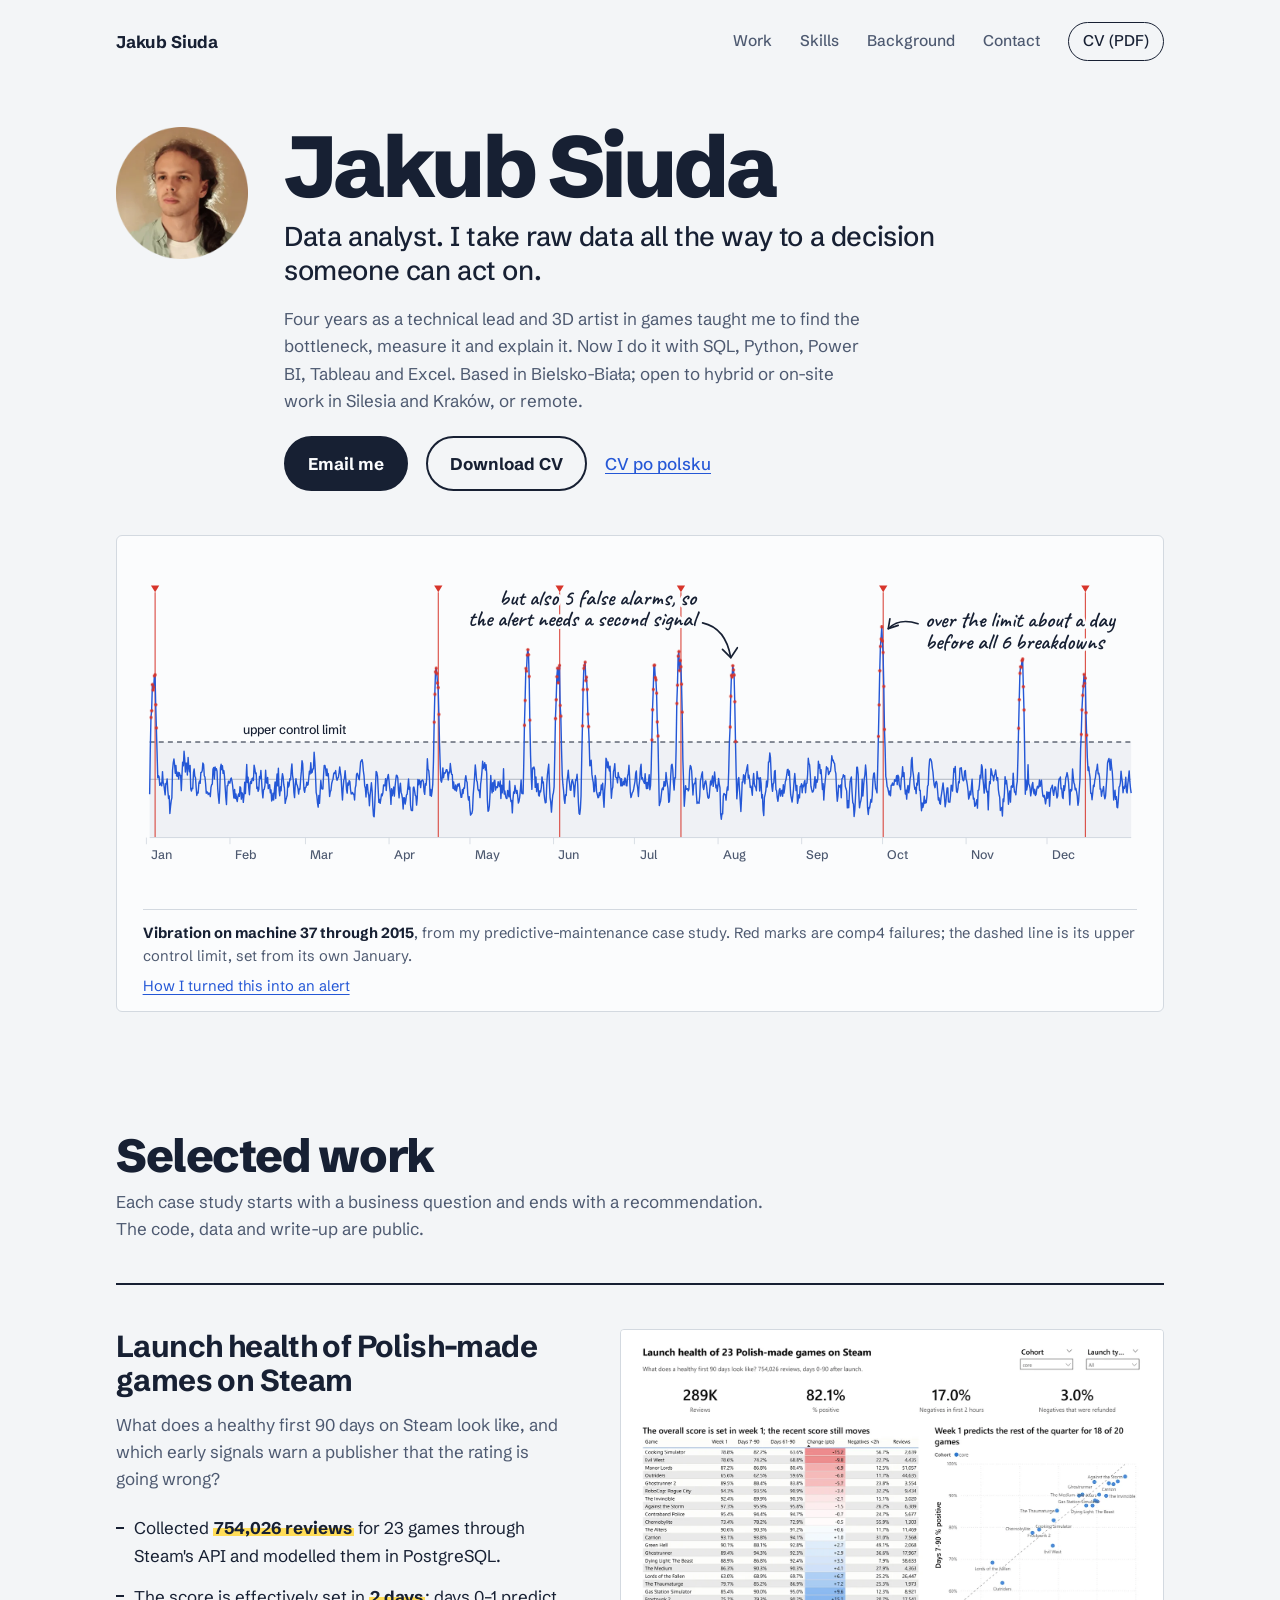
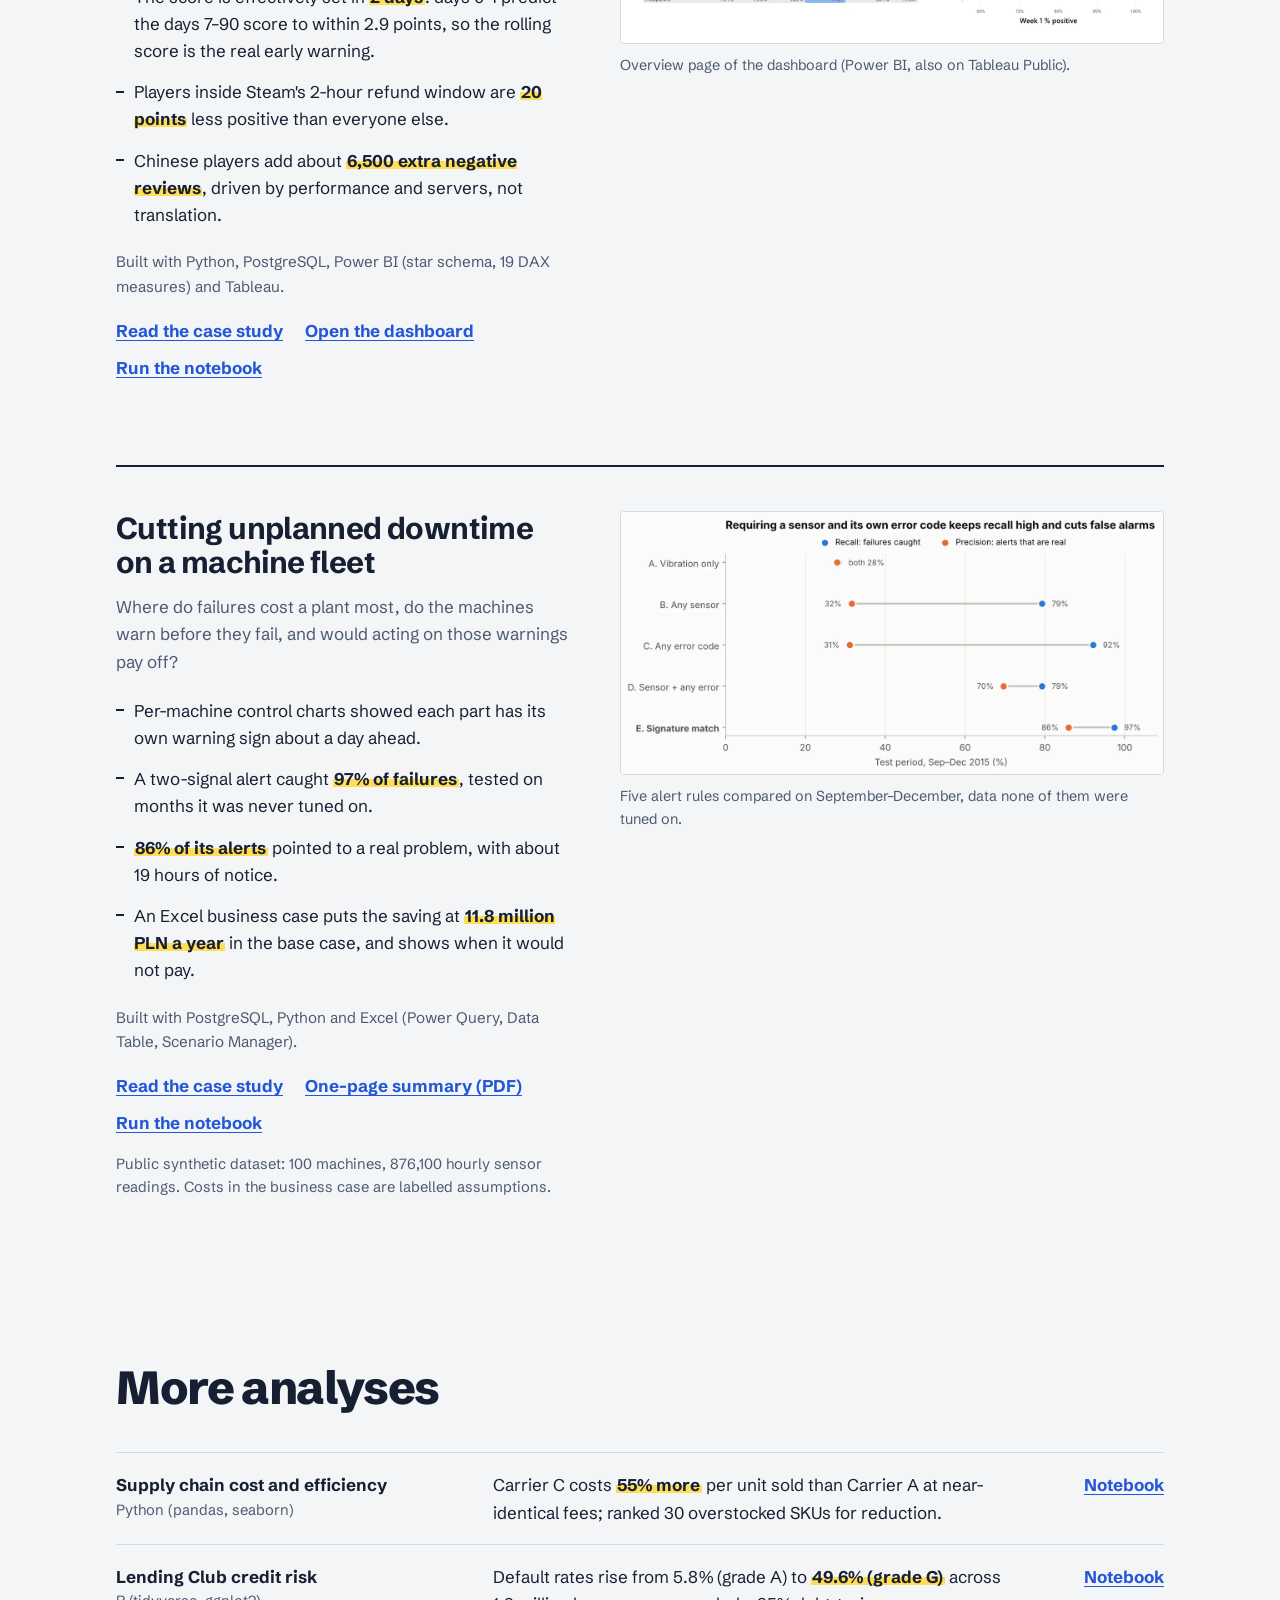
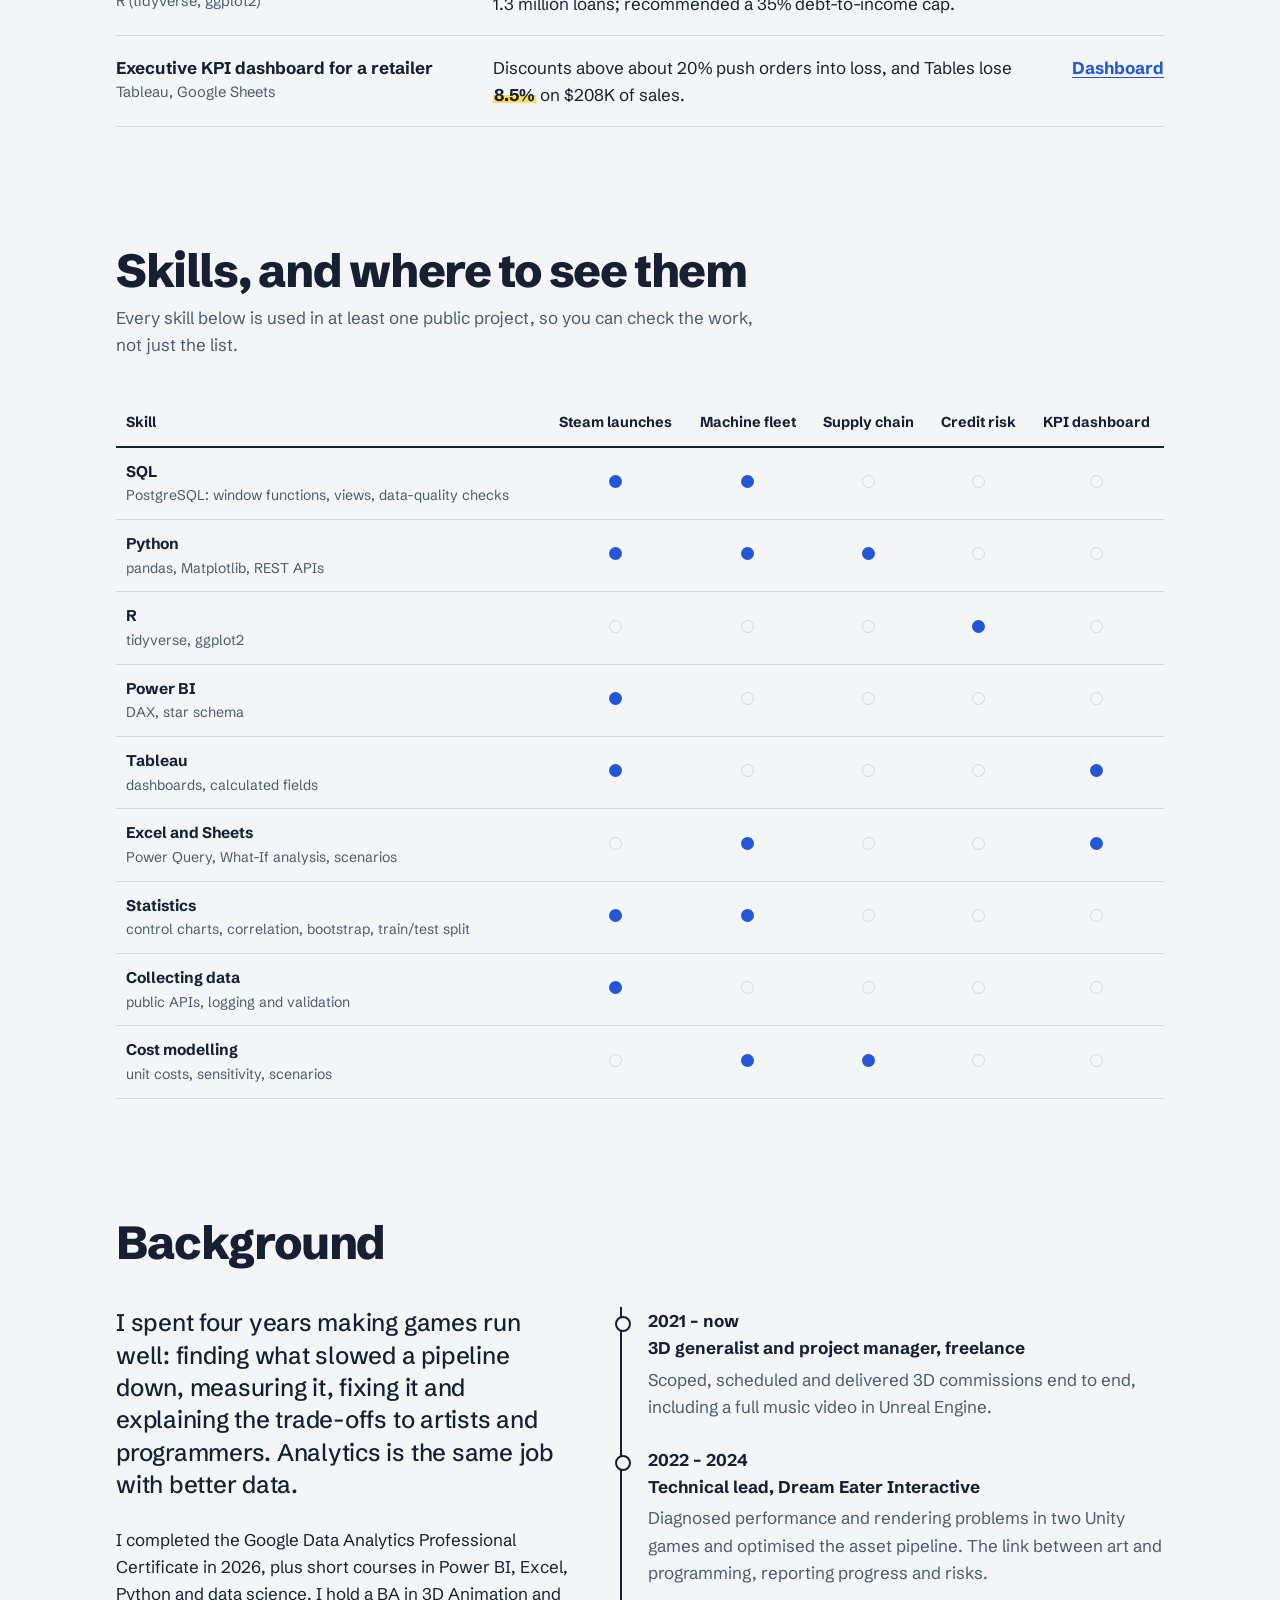
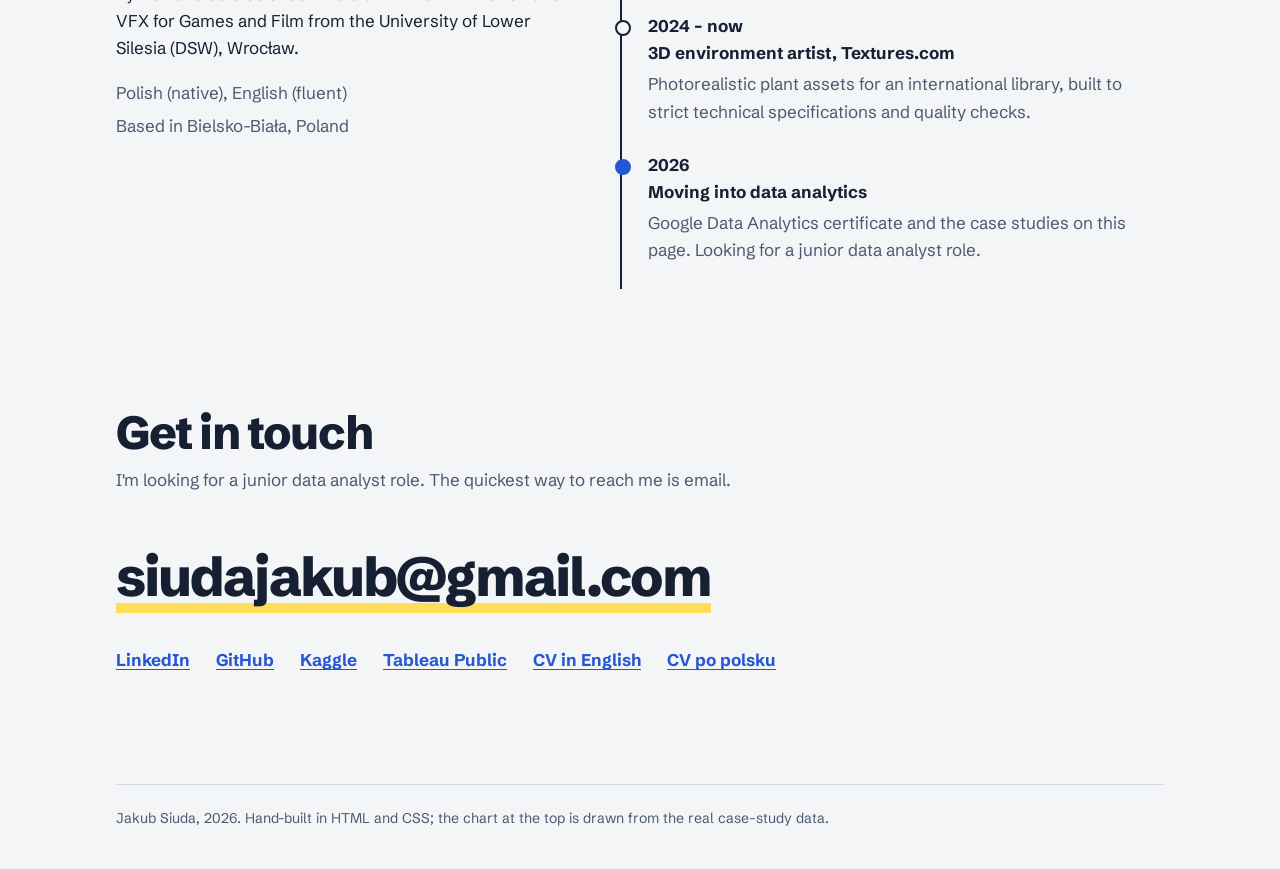
==== index.html @ 074af5ac "Portfolio site" ====
<!doctype html>
<html lang="en">
<head>
<meta charset="utf-8">
<meta name="viewport" content="width=device-width, initial-scale=1">
<title>Jakub Siuda – Data Analyst</title>
<meta name="description" content="Junior data analyst in Poland. End-to-end case studies in SQL, Python, Power BI, Tableau and Excel: Steam game launches, predictive maintenance on a machine fleet, supply chain and credit risk.">
<link rel="canonical" href="https://jakub.astermaris.pl/">
<meta property="og:type" content="website">
<meta property="og:title" content="Jakub Siuda – Data Analyst">
<meta property="og:description" content="Case studies that end in a decision: Steam launch health, predictive maintenance, supply chain and credit risk.">
<meta property="og:url" content="https://jakub.astermaris.pl/">
<meta property="og:image" content="https://jakub.astermaris.pl/img/og.png">
<meta name="twitter:card" content="summary_large_image">
<link rel="icon" href="favicon.svg" type="image/svg+xml">
<link rel="preload" href="fonts/schibsted-grotesk-latin-800-normal.woff2" as="font" type="font/woff2" crossorigin>
<link rel="preload" href="fonts/schibsted-grotesk-latin-400-normal.woff2" as="font" type="font/woff2" crossorigin>
<link rel="stylesheet" href="styles.css">
</head>
<body>
<a class="skip" href="#work">Skip to the case studies</a>

<header class="wrap top">
  <a class="name" href="#">Jakub Siuda</a>
  <nav aria-label="Sections">
    <a href="#work">Work</a>
    <a href="#skills">Skills</a>
    <a href="#background">Background</a>
    <a href="#contact">Contact</a>
    <a class="cv" href="cv/Jakub-Siuda-CV-EN.pdf">CV (PDF)</a>
  </nav>
</header>

<main>
<div class="wrap hero">
  <div class="hero-text">
    <img src="img/jakub.webp" width="320" height="320" alt="Portrait of Jakub Siuda">
    <div>
      <h1>Jakub Siuda</h1>
      <p class="lede">Data analyst. I take raw data all the way to a decision someone can act on.</p>
      <p class="sub">Four years as a technical lead and 3D artist in games taught me to find the bottleneck, measure it and explain it. Now I do it with SQL, Python, Power BI, Tableau and Excel. Based in Bielsko-Biała; open to hybrid or on-site work in Silesia and Kraków, or remote.</p>
      <div class="actions">
        <a class="btn primary" href="mailto:siudajakub@gmail.com">Email me</a>
        <a class="btn ghost" href="cv/Jakub-Siuda-CV-EN.pdf">Download CV</a>
        <a class="quiet" href="cv/Jakub-Siuda-CV-PL.pdf" hreflang="pl" lang="pl">CV po polsku</a>
      </div>
    </div>
  </div>

  <figure class="exhibit">
    <svg class="signal" viewBox="0 0 1200 400" role="img" aria-labelledby="sig-title sig-desc" preserveAspectRatio="xMidYMid meet">
  <title id="sig-title">Vibration on one machine during 2015, with its control limit and its six comp4 failures</title>
  <desc id="sig-desc">The 24-hour average vibration crosses the machine's upper control limit about a day before each of the six comp4 failures, and five more times without a failure.</desc>
  <rect x="8" y="214.7" width="1184" height="115.3" class="band"/>
  <line x1="8" x2="1192" y1="259.7" y2="259.7" class="centre"/>
  <line x1="8" x2="1192" y1="214.7" y2="214.7" class="limit"/>
  <line x1="14.6" x2="14.6" y1="34" y2="330" class="fail"/><path d="M9.6 26 l5 8 l5 -8 z" class="failmark"/><line x1="356.2" x2="356.2" y1="34" y2="330" class="fail"/><path d="M351.2 26 l5 8 l5 -8 z" class="failmark"/><line x1="502.6" x2="502.6" y1="34" y2="330" class="fail"/><path d="M497.6 26 l5 8 l5 -8 z" class="failmark"/><line x1="648.9" x2="648.9" y1="34" y2="330" class="fail"/><path d="M643.9 26 l5 8 l5 -8 z" class="failmark"/><line x1="892.9" x2="892.9" y1="34" y2="330" class="fail"/><path d="M887.9 26 l5 8 l5 -8 z" class="failmark"/><line x1="1136.8" x2="1136.8" y1="34" y2="330" class="fail"/><path d="M1131.8 26 l5 8 l5 -8 z" class="failmark"/>
  <polyline points="8.0,277.7 8.8,223.8 9.6,185.1 10.4,176.9 11.3,145.4 12.1,152.0 12.9,148.7 13.7,134.9 14.5,133.6 15.3,169.7 16.1,197.7 16.9,226.0 17.8,257.8 18.6,255.3 19.4,256.8 20.2,267.0 21.0,265.6 21.8,264.1 22.6,267.6 23.5,250.5 24.3,263.7 25.1,265.5 25.9,272.6 26.7,278.5 27.5,264.8 28.3,265.5 29.1,259.2 30.0,274.2 30.8,282.8 31.6,279.9 32.4,301.0 33.2,292.3 34.0,285.7 34.8,282.2 35.6,248.8 36.5,239.5 37.3,235.3 38.1,241.9 38.9,252.4 39.7,243.0 40.5,255.3 41.3,256.1 42.2,251.0 43.0,259.4 43.8,251.8 44.6,254.7 45.4,255.3 46.2,273.4 47.0,254.6 47.8,239.0 48.7,243.3 49.5,225.9 50.3,235.0 51.1,250.9 51.9,240.4 52.7,240.2 53.5,254.5 54.4,233.5 55.2,244.8 56.0,250.6 56.8,243.0 57.6,271.4 58.4,273.8 59.2,270.5 60.0,270.9 60.9,251.3 61.7,247.3 62.5,256.3 63.3,257.6 64.1,269.4 64.9,279.2 65.7,275.6 66.5,276.3 67.4,264.5 68.2,261.6 69.0,264.5 69.8,251.4 70.6,251.4 71.4,249.5 72.2,240.0 73.1,241.9 73.9,255.4 74.7,256.9 75.5,265.1 76.3,276.6 77.1,274.5 77.9,275.7 78.7,278.1 79.6,276.3 80.4,276.6 81.2,280.6 82.0,269.4 82.8,266.3 83.6,265.5 84.4,247.3 85.3,245.5 86.1,259.4 86.9,244.8 87.7,248.5 88.5,246.9 89.3,250.2 90.1,270.6 90.9,280.4 91.8,288.7 92.6,273.2 93.4,245.8 94.2,241.6 95.0,248.1 95.8,243.4 96.6,252.5 97.5,249.2 98.3,256.5 99.1,269.4 99.9,281.7 100.7,290.2 101.5,267.3 102.3,267.3 103.1,261.9 104.0,263.7 104.8,264.3 105.6,259.7 106.4,258.1 107.2,261.0 108.0,266.3 108.8,274.3 109.6,282.2 110.5,272.1 111.3,282.8 112.1,277.4 112.9,283.6 113.7,286.5 114.5,280.3 115.3,277.5 116.2,280.3 117.0,268.7 117.8,270.1 118.6,283.6 119.4,275.9 120.2,277.9 121.0,287.5 121.8,279.0 122.7,263.3 123.5,277.0 124.3,260.4 125.1,241.9 125.9,263.6 126.7,257.1 127.5,269.9 128.4,278.4 129.2,264.5 130.0,261.9 130.8,264.7 131.6,258.9 132.4,258.3 133.2,261.2 134.0,242.6 134.9,247.1 135.7,252.8 136.5,252.1 137.3,270.9 138.1,269.2 138.9,274.3 139.7,271.7 140.5,256.3 141.4,258.9 142.2,248.9 143.0,261.4 143.8,274.2 144.6,282.1 145.4,272.4 146.2,271.9 147.1,267.2 147.9,248.7 148.7,263.2 149.5,264.4 150.3,257.4 151.1,271.0 151.9,268.7 152.7,266.2 153.6,276.1 154.4,272.4 155.2,285.9 156.0,284.0 156.8,276.4 157.6,284.6 158.4,273.7 159.3,263.0 160.1,282.9 160.9,264.8 161.7,253.4 162.5,267.6 163.3,246.3 164.1,272.4 164.9,279.6 165.8,268.8 166.6,273.5 167.4,260.0 168.2,252.9 169.0,256.7 169.8,266.3 170.6,270.2 171.5,288.8 172.3,284.6 173.1,281.9 173.9,278.9 174.7,263.0 175.5,269.1 176.3,266.6 177.1,259.0 178.0,260.4 178.8,248.8 179.6,241.1 180.4,255.2 181.2,260.5 182.0,275.2 182.8,281.8 183.6,266.6 184.5,259.0 185.3,265.4 186.1,267.2 186.9,270.5 187.7,277.5 188.5,271.4 189.3,271.7 190.2,259.0 191.0,250.2 191.8,237.3 192.6,240.8 193.4,258.5 194.2,272.4 195.0,275.3 195.8,269.4 196.7,269.2 197.5,263.3 198.3,266.8 199.1,266.2 199.9,258.5 200.7,250.0 201.5,253.4 202.4,239.8 203.2,252.1 204.0,251.3 204.8,247.3 205.6,247.0 206.4,227.1 207.2,237.8 208.0,253.1 208.9,275.9 209.7,279.7 210.5,288.4 211.3,293.3 212.1,279.3 212.9,288.8 213.7,274.2 214.5,261.1 215.4,270.6 216.2,271.6 217.0,271.3 217.8,254.5 218.6,242.9 219.4,243.1 220.2,246.6 221.1,255.3 221.9,247.3 222.7,255.6 223.5,252.8 224.3,265.8 225.1,280.4 225.9,274.5 226.7,273.1 227.6,264.8 228.4,261.6 229.2,259.6 230.0,253.1 230.8,251.6 231.6,252.7 232.4,249.2 233.3,257.8 234.1,260.8 234.9,258.6 235.7,257.2 236.5,252.0 237.3,244.7 238.1,251.3 238.9,256.5 239.8,273.1 240.6,284.7 241.4,270.6 242.2,260.7 243.0,258.3 243.8,249.2 244.6,258.9 245.5,272.3 246.3,276.4 247.1,264.1 247.9,266.8 248.7,261.4 249.5,262.5 250.3,271.7 251.1,277.4 252.0,277.0 252.8,275.5 253.6,277.8 254.4,277.8 255.2,284.6 256.0,270.3 256.8,266.9 257.6,253.8 258.5,252.4 259.3,254.7 260.1,258.7 260.9,260.3 261.7,248.7 262.5,239.0 263.3,237.3 264.2,236.0 265.0,240.0 265.8,249.5 266.6,255.3 267.4,267.7 268.2,270.5 269.0,281.1 269.8,266.2 270.7,265.9 271.5,275.6 272.3,279.0 273.1,291.6 273.9,279.2 274.7,272.1 275.5,263.9 276.4,274.2 277.2,292.0 278.0,303.8 278.8,304.9 279.6,289.4 280.4,268.7 281.2,250.2 282.0,251.3 282.9,256.1 283.7,272.6 284.5,287.6 285.3,284.0 286.1,288.7 286.9,283.3 287.7,277.5 288.5,279.7 289.4,275.7 290.2,266.5 291.0,267.6 291.8,267.0 292.6,259.0 293.4,273.2 294.2,261.8 295.1,257.1 295.9,253.8 296.7,261.0 297.5,269.2 298.3,275.5 299.1,290.0 299.9,271.2 300.7,279.5 301.6,274.6 302.4,269.1 303.2,280.0 304.0,268.8 304.8,261.1 305.6,254.9 306.4,255.0 307.3,257.8 308.1,272.6 308.9,282.1 309.7,270.1 310.5,264.3 311.3,275.2 312.1,277.9 312.9,282.6 313.8,295.6 314.6,281.8 315.4,282.2 316.2,289.5 317.0,285.5 317.8,278.6 318.6,277.8 319.5,269.2 320.3,259.4 321.1,271.9 321.9,269.2 322.7,290.8 323.5,296.9 324.3,297.5 325.1,297.3 326.0,270.2 326.8,269.0 327.6,273.8 328.4,279.0 329.2,280.0 330.0,290.9 330.8,282.5 331.6,260.0 332.5,266.3 333.3,260.4 334.1,262.1 334.9,269.7 335.7,262.2 336.5,261.1 337.3,260.5 338.2,262.5 339.0,274.2 339.8,277.9 340.6,265.0 341.4,266.9 342.2,258.5 343.0,234.9 343.8,247.3 344.7,249.4 345.5,258.3 346.3,279.3 347.1,272.0 347.9,280.1 348.7,274.3 349.5,265.9 350.4,237.5 351.2,190.8 352.0,157.1 352.8,130.0 353.6,125.8 354.4,132.1 355.2,143.6 356.0,149.0 356.9,181.4 357.7,217.7 358.5,242.6 359.3,261.2 360.1,263.2 360.9,258.2 361.7,245.9 362.5,257.8 363.4,252.1 364.2,252.5 365.0,251.0 365.8,248.0 366.6,248.1 367.4,252.1 368.2,260.5 369.1,251.0 369.9,251.8 370.7,240.7 371.5,248.0 372.3,253.8 373.1,254.2 373.9,270.6 374.7,262.9 375.6,272.0 376.4,272.7 377.2,266.6 378.0,273.8 378.8,270.2 379.6,265.5 380.4,267.7 381.3,264.7 382.1,269.8 382.9,276.6 383.7,281.4 384.5,281.3 385.3,272.0 386.1,276.8 386.9,270.2 387.8,270.6 388.6,260.0 389.4,255.3 390.2,261.6 391.0,263.6 391.8,278.4 392.6,284.6 393.5,280.7 394.3,294.4 395.1,302.9 395.9,301.8 396.7,300.7 397.5,297.0 398.3,278.5 399.1,268.4 400.0,256.3 400.8,242.3 401.6,250.5 402.4,260.8 403.2,262.9 404.0,271.4 404.8,273.4 405.6,272.6 406.5,281.8 407.3,265.4 408.1,259.2 408.9,249.8 409.7,237.9 410.5,246.6 411.3,244.9 412.2,239.7 413.0,248.5 413.8,242.2 414.6,252.8 415.4,285.3 416.2,298.2 417.0,297.3 417.8,291.9 418.7,276.1 419.5,255.2 420.3,269.0 421.1,276.1 421.9,263.7 422.7,274.1 423.5,261.8 424.4,261.0 425.2,272.7 426.0,268.7 426.8,269.7 427.6,269.7 428.4,262.5 429.2,265.5 430.0,268.5 430.9,261.8 431.7,282.9 432.5,266.9 433.3,276.0 434.1,270.5 434.9,246.9 435.7,277.4 436.5,273.9 437.4,280.1 438.2,282.6 439.0,282.9 439.8,273.1 440.6,275.2 441.4,280.8 442.2,261.8 443.1,281.4 443.9,286.6 444.7,285.3 445.5,300.2 446.3,283.5 447.1,275.0 447.9,276.7 448.7,267.2 449.6,272.7 450.4,276.6 451.2,273.2 452.0,280.1 452.8,288.4 453.6,286.2 454.4,281.3 455.3,271.2 456.1,260.5 456.9,276.6 457.7,277.0 458.5,277.1 459.3,240.7 460.1,194.5 460.9,164.6 461.8,126.0 462.6,129.2 463.4,109.9 464.2,103.2 465.0,109.3 465.8,135.6 466.6,188.3 467.5,231.1 468.3,256.3 469.1,271.9 469.9,246.0 470.7,247.1 471.5,244.8 472.3,247.4 473.1,269.5 474.0,256.9 474.8,274.6 475.6,266.9 476.4,264.8 477.2,278.8 478.0,280.0 478.8,273.5 479.6,274.9 480.5,269.4 481.3,256.8 482.1,263.9 482.9,263.0 483.7,276.3 484.5,283.7 485.3,288.0 486.2,287.6 487.0,266.8 487.8,254.5 488.6,247.7 489.4,241.6 490.2,264.0 491.0,281.7 491.8,286.9 492.7,299.3 493.5,287.5 494.3,279.0 495.1,275.7 495.9,268.8 496.7,230.4 497.5,186.4 498.4,163.7 499.2,135.8 500.0,125.6 500.8,143.3 501.6,125.9 502.4,122.2 503.2,170.5 504.0,183.6 504.9,225.5 505.7,254.7 506.5,265.6 507.3,273.0 508.1,284.0 508.9,288.8 509.7,278.2 510.5,279.2 511.4,262.6 512.2,256.1 513.0,248.7 513.8,259.4 514.6,265.2 515.4,272.7 516.2,273.0 517.1,262.5 517.9,260.1 518.7,263.2 519.5,267.3 520.3,280.7 521.1,269.8 521.9,260.1 522.7,260.7 523.6,253.6 524.4,266.5 525.2,287.9 526.0,300.7 526.8,302.0 527.6,295.5 528.4,279.6 529.3,230.0 530.1,195.2 530.9,151.4 531.7,125.9 532.5,122.2 533.3,118.3 534.1,140.5 534.9,136.5 535.8,151.3 536.6,181.0 537.4,196.0 538.2,215.0 539.0,243.3 539.8,242.9 540.6,236.8 541.5,253.5 542.3,259.3 543.1,263.3 543.9,274.8 544.7,273.9 545.5,255.2 546.3,259.6 547.1,274.6 548.0,278.1 548.8,281.9 549.6,281.7 550.4,275.6 551.2,279.3 552.0,275.9 552.8,266.5 553.6,272.0 554.5,264.4 555.3,282.1 556.1,293.5 556.9,273.2 557.7,264.0 558.5,234.2 559.3,236.4 560.2,245.8 561.0,238.9 561.8,246.0 562.6,249.6 563.4,244.0 564.2,263.4 565.0,282.6 565.8,272.7 566.7,269.2 567.5,250.5 568.3,247.4 569.1,240.8 569.9,256.3 570.7,257.9 571.5,257.8 572.4,264.0 573.2,251.6 574.0,256.9 574.8,257.2 575.6,259.4 576.4,267.6 577.2,259.0 578.0,267.6 578.9,266.2 579.7,261.9 580.5,266.3 581.3,258.1 582.1,259.4 582.9,267.2 583.7,267.6 584.5,256.3 585.4,252.3 586.2,242.7 587.0,257.5 587.8,275.3 588.6,281.8 589.4,279.2 590.2,275.7 591.1,274.5 591.9,271.4 592.7,266.6 593.5,262.2 594.3,252.4 595.1,249.6 595.9,265.2 596.7,270.1 597.6,280.4 598.4,266.6 599.2,260.5 600.0,246.6 600.8,241.6 601.6,259.4 602.4,257.8 603.3,261.1 604.1,262.9 604.9,264.7 605.7,253.1 606.5,264.5 607.3,271.0 608.1,263.4 608.9,270.8 609.8,261.9 610.6,254.3 611.4,272.3 612.2,267.4 613.0,247.0 613.8,212.2 614.6,175.7 615.5,151.3 616.3,122.2 617.1,121.9 617.9,136.9 618.7,139.8 619.5,155.7 620.3,190.4 621.1,207.5 622.0,252.9 622.8,291.3 623.6,288.3 624.4,285.8 625.2,278.6 626.0,271.7 626.8,270.1 627.6,272.3 628.5,262.3 629.3,267.9 630.1,267.6 630.9,251.6 631.7,259.4 632.5,265.5 633.3,270.8 634.2,287.6 635.0,286.1 635.8,269.9 636.6,255.3 637.4,242.6 638.2,241.6 639.0,247.6 639.8,263.4 640.7,272.7 641.5,257.8 642.3,258.2 643.1,221.7 643.9,168.2 644.7,146.1 645.5,111.1 646.4,105.6 647.2,128.5 648.0,116.4 648.8,124.0 649.6,145.0 650.4,178.6 651.2,236.1 652.0,260.3 652.9,292.3 653.7,281.1 654.5,267.4 655.3,271.9 656.1,271.2 656.9,271.0 657.7,273.7 658.5,271.7 659.4,249.2 660.2,243.1 661.0,244.4 661.8,249.4 662.6,264.0 663.4,278.6 664.2,266.9 665.1,264.5 665.9,264.7 666.7,258.3 667.5,277.2 668.3,289.0 669.1,287.2 669.9,287.5 670.7,288.7 671.6,279.6 672.4,261.5 673.2,258.1 674.0,253.5 674.8,250.7 675.6,269.2 676.4,272.0 677.3,266.3 678.1,262.2 678.9,261.6 679.7,266.9 680.5,274.9 681.3,281.3 682.1,282.6 682.9,281.5 683.8,270.5 684.6,261.8 685.4,266.5 686.2,261.2 687.0,255.8 687.8,268.3 688.6,262.2 689.5,251.0 690.3,260.3 691.1,270.1 691.9,266.9 692.7,274.3 693.5,267.6 694.3,258.7 695.1,265.2 696.0,270.1 696.8,301.6 697.6,307.9 698.4,301.3 699.2,301.4 700.0,280.1 700.8,276.7 701.6,278.2 702.5,278.2 703.3,284.8 704.1,275.2 704.9,269.0 705.7,272.7 706.5,250.7 707.3,216.8 708.2,196.6 709.0,159.5 709.8,134.2 710.6,136.4 711.4,122.7 712.2,127.7 713.0,133.9 713.8,166.1 714.7,214.1 715.5,252.3 716.3,283.3 717.1,272.3 717.9,259.7 718.7,257.6 719.5,272.0 720.4,285.1 721.2,298.5 722.0,282.9 722.8,262.9 723.6,263.2 724.4,254.2 725.2,255.8 726.0,265.0 726.9,253.4 727.7,250.3 728.5,245.8 729.3,242.2 730.1,258.2 730.9,254.7 731.7,260.0 732.5,269.4 733.4,268.0 734.2,272.4 735.0,279.0 735.8,261.4 736.6,252.8 737.4,265.2 738.2,268.3 739.1,269.2 739.9,273.5 740.7,250.2 741.5,257.4 742.3,259.4 743.1,258.2 743.9,273.9 744.7,257.8 745.6,264.5 746.4,282.2 747.2,278.4 748.0,297.1 748.8,303.5 749.6,281.7 750.4,278.2 751.3,273.5 752.1,261.8 752.9,269.0 753.7,261.5 754.5,238.7 755.3,238.7 756.1,227.8 756.9,233.6 757.8,256.0 758.6,268.7 759.4,274.2 760.2,265.1 761.0,263.9 761.8,249.9 762.6,249.1 763.5,272.1 764.3,273.5 765.1,282.1 765.9,286.2 766.7,280.1 767.5,272.8 768.3,270.9 769.1,279.9 770.0,273.9 770.8,272.8 771.6,280.1 772.4,266.3 773.2,276.4 774.0,271.0 774.8,262.7 775.6,260.3 776.5,254.5 777.3,248.1 778.1,247.7 778.9,255.0 779.7,249.6 780.5,264.5 781.3,278.6 782.2,282.9 783.0,287.1 783.8,280.3 784.6,272.7 785.4,261.9 786.2,252.8 787.0,262.6 787.8,273.4 788.7,267.0 789.5,288.7 790.3,285.0 791.1,278.2 791.9,282.1 792.7,268.3 793.5,268.4 794.4,265.1 795.2,275.9 796.0,266.8 796.8,268.7 797.6,263.3 798.4,261.0 799.2,275.9 800.0,265.6 800.9,264.3 801.7,254.0 802.5,234.3 803.3,240.5 804.1,242.2 804.9,253.4 805.7,268.1 806.5,271.7 807.4,275.2 808.2,274.9 809.0,272.3 809.8,263.4 810.6,256.5 811.4,270.3 812.2,260.3 813.1,263.3 813.9,259.8 814.7,238.0 815.5,246.0 816.3,241.8 817.1,252.8 817.9,248.1 818.7,258.5 819.6,272.1 820.4,265.1 821.2,284.8 822.0,271.6 822.8,263.0 823.6,255.4 824.4,244.5 825.3,246.9 826.1,246.2 826.9,253.9 827.7,252.9 828.5,250.3 829.3,250.0 830.1,242.9 830.9,231.4 831.8,237.1 832.6,236.5 833.4,239.8 834.2,240.5 835.0,249.6 835.8,252.9 836.6,273.2 837.5,286.1 838.3,280.0 839.1,266.8 839.9,268.8 840.7,269.0 841.5,266.5 842.3,281.9 843.1,259.2 844.0,258.3 844.8,254.3 845.6,256.3 846.4,255.3 847.2,268.4 848.0,271.2 848.8,273.7 849.6,294.2 850.5,285.4 851.3,294.1 852.1,277.1 852.9,263.0 853.7,259.3 854.5,256.9 855.3,275.0 856.2,287.9 857.0,289.5 857.8,304.5 858.6,297.4 859.4,282.4 860.2,266.3 861.0,245.2 861.8,245.2 862.7,254.0 863.5,278.2 864.3,294.1 865.1,288.8 865.9,285.7 866.7,280.7 867.5,259.6 868.4,279.9 869.2,268.0 870.0,259.0 870.8,254.3 871.6,242.4 872.4,250.9 873.2,267.7 874.0,294.0 874.9,302.2 875.7,293.7 876.5,294.4 877.3,288.8 878.1,283.9 878.9,287.2 879.7,278.6 880.5,260.4 881.4,252.7 882.2,252.0 883.0,262.9 883.8,270.9 884.6,272.6 885.4,276.1 886.2,247.6 887.1,207.9 887.9,169.9 888.7,128.7 889.5,99.4 890.3,90.5 891.1,75.9 891.9,92.9 892.7,106.7 893.6,147.6 894.4,199.5 895.2,222.3 896.0,256.4 896.8,260.0 897.6,268.4 898.4,270.2 899.3,274.8 900.1,278.4 900.9,273.7 901.7,279.6 902.5,266.9 903.3,266.9 904.1,264.1 904.9,266.8 905.8,266.6 906.6,260.1 907.4,262.1 908.2,261.4 909.0,255.4 909.8,266.1 910.6,254.7 911.5,256.7 912.3,267.0 913.1,269.0 913.9,272.0 914.7,258.9 915.5,256.1 916.3,244.5 917.1,256.3 918.0,251.8 918.8,267.2 919.6,277.4 920.4,272.8 921.2,283.6 922.0,271.2 922.8,267.0 923.6,276.0 924.5,270.6 925.3,259.3 926.1,255.6 926.9,236.6 927.7,233.3 928.5,249.1 929.3,254.3 930.2,266.3 931.0,271.7 931.8,269.5 932.6,277.0 933.4,264.5 934.2,266.6 935.0,255.2 935.8,251.8 936.7,273.0 937.5,272.8 938.3,286.1 939.1,297.7 939.9,288.2 940.7,293.8 941.5,290.9 942.4,280.1 943.2,288.6 944.0,285.1 944.8,287.9 945.6,280.8 946.4,268.0 947.2,266.6 948.0,247.3 948.9,236.1 949.7,234.9 950.5,236.2 951.3,238.6 952.1,245.9 952.9,250.9 953.7,260.7 954.5,267.0 955.4,269.8 956.2,263.7 957.0,262.1 957.8,265.0 958.6,274.8 959.4,284.7 960.2,282.2 961.1,288.7 961.9,289.7 962.7,280.8 963.5,275.7 964.3,269.8 965.1,264.0 965.9,272.6 966.7,280.1 967.6,292.9 968.4,288.3 969.2,277.7 970.0,270.1 970.8,270.1 971.6,286.8 972.4,287.1 973.3,287.3 974.1,279.6 974.9,266.8 975.7,267.9 976.5,273.9 977.3,260.8 978.1,246.6 978.9,251.1 979.8,244.1 980.6,263.7 981.4,274.6 982.2,275.6 983.0,271.4 983.8,262.6 984.6,264.0 985.5,246.3 986.3,246.5 987.1,245.8 987.9,253.9 988.7,259.3 989.5,261.6 990.3,260.5 991.1,250.0 992.0,249.2 992.8,259.6 993.6,261.6 994.4,266.9 995.2,273.5 996.0,283.6 996.8,280.8 997.6,274.2 998.5,278.5 999.3,268.5 1000.1,259.7 1000.9,274.8 1001.7,283.6 1002.5,282.6 1003.3,292.3 1004.2,291.1 1005.0,287.5 1005.8,284.3 1006.6,294.5 1007.4,273.0 1008.2,272.7 1009.0,266.1 1009.8,254.7 1010.7,258.3 1011.5,242.2 1012.3,244.9 1013.1,258.3 1013.9,266.1 1014.7,276.4 1015.5,270.5 1016.4,247.6 1017.2,269.2 1018.0,275.2 1018.8,274.5 1019.6,296.6 1020.4,273.5 1021.2,262.5 1022.0,265.0 1022.9,247.0 1023.7,249.9 1024.5,255.0 1025.3,255.7 1026.1,261.5 1026.9,255.3 1027.7,252.9 1028.5,248.4 1029.4,255.8 1030.2,261.1 1031.0,257.8 1031.8,272.1 1032.6,277.9 1033.4,281.4 1034.2,297.4 1035.1,295.5 1035.9,293.7 1036.7,304.0 1037.5,283.5 1038.3,286.6 1039.1,276.6 1039.9,256.5 1040.7,265.0 1041.6,261.0 1042.4,268.3 1043.2,274.8 1044.0,289.8 1044.8,278.5 1045.6,273.9 1046.4,287.3 1047.3,268.1 1048.1,267.6 1048.9,269.4 1049.7,252.3 1050.5,267.0 1051.3,275.2 1052.1,275.0 1052.9,278.4 1053.8,267.6 1054.6,262.2 1055.4,234.4 1056.2,198.1 1057.0,163.6 1057.8,131.8 1058.6,123.8 1059.5,124.7 1060.3,116.4 1061.1,114.6 1061.9,147.9 1062.7,176.0 1063.5,223.7 1064.3,277.7 1065.1,260.5 1066.0,272.6 1066.8,267.7 1067.6,242.2 1068.4,265.1 1069.2,266.9 1070.0,270.2 1070.8,279.7 1071.6,274.8 1072.5,266.6 1073.3,263.6 1074.1,273.7 1074.9,277.2 1075.7,271.7 1076.5,279.2 1077.3,277.8 1078.2,271.3 1079.0,268.0 1079.8,270.2 1080.6,269.2 1081.4,260.4 1082.2,268.1 1083.0,264.1 1083.8,260.8 1084.7,273.0 1085.5,279.9 1086.3,281.0 1087.1,279.0 1087.9,283.7 1088.7,289.3 1089.5,284.0 1090.4,274.8 1091.2,282.5 1092.0,276.0 1092.8,275.2 1093.6,292.3 1094.4,276.8 1095.2,270.5 1096.0,269.8 1096.9,266.8 1097.7,274.6 1098.5,279.0 1099.3,273.0 1100.1,268.8 1100.9,269.1 1101.7,275.9 1102.5,282.2 1103.4,279.9 1104.2,266.9 1105.0,259.4 1105.8,260.0 1106.6,256.8 1107.4,271.3 1108.2,270.8 1109.1,281.0 1109.9,283.0 1110.7,267.3 1111.5,273.2 1112.3,267.9 1113.1,258.1 1113.9,255.7 1114.7,251.6 1115.6,256.3 1116.4,262.7 1117.2,275.0 1118.0,290.6 1118.8,272.1 1119.6,273.9 1120.4,272.4 1121.3,247.3 1122.1,256.8 1122.9,263.9 1123.7,265.9 1124.5,272.3 1125.3,270.6 1126.1,274.3 1126.9,279.6 1127.8,291.1 1128.6,286.6 1129.4,273.0 1130.2,260.8 1131.0,223.1 1131.8,205.6 1132.6,176.0 1133.5,158.3 1134.3,147.4 1135.1,133.2 1135.9,144.0 1136.7,137.6 1137.5,179.3 1138.3,206.5 1139.1,233.1 1140.0,249.2 1140.8,244.7 1141.6,252.0 1142.4,257.4 1143.2,276.6 1144.0,276.4 1144.8,284.3 1145.6,276.7 1146.5,266.9 1147.3,268.5 1148.1,260.8 1148.9,257.5 1149.7,249.8 1150.5,248.0 1151.3,241.5 1152.2,253.2 1153.0,252.5 1153.8,257.2 1154.6,271.6 1155.4,271.3 1156.2,280.1 1157.0,274.6 1157.8,273.1 1158.7,268.5 1159.5,279.5 1160.3,283.3 1161.1,280.1 1161.9,268.4 1162.7,256.5 1163.5,240.0 1164.4,236.8 1165.2,234.6 1166.0,239.7 1166.8,248.7 1167.6,235.4 1168.4,244.9 1169.2,250.6 1170.0,263.2 1170.9,284.6 1171.7,278.5 1172.5,272.8 1173.3,283.9 1174.1,280.8 1174.9,293.4 1175.7,294.0 1176.5,284.3 1177.4,269.2 1178.2,267.9 1179.0,263.7 1179.8,249.9 1180.6,257.9 1181.4,262.7 1182.2,275.9 1183.1,269.0 1183.9,270.6 1184.7,266.9 1185.5,257.2 1186.3,274.2 1187.1,276.3 1187.9,265.8 1188.7,259.2 1189.6,249.6 1190.4,262.6 1191.2,270.6 1192.0,276.3" class="trace" pathLength="1"/>
  <text x="121" y="204.7" class="ax lab">upper control limit</text>
  <g class="over"><circle cx="9.6" cy="185.1" r="1.9"/><circle cx="10.4" cy="176.9" r="1.9"/><circle cx="11.3" cy="145.4" r="1.9"/><circle cx="12.1" cy="152.0" r="1.9"/><circle cx="12.9" cy="148.7" r="1.9"/><circle cx="13.7" cy="134.9" r="1.9"/><circle cx="14.5" cy="133.6" r="1.9"/><circle cx="15.3" cy="169.7" r="1.9"/><circle cx="16.1" cy="197.7" r="1.9"/><circle cx="351.2" cy="190.8" r="1.9"/><circle cx="352.0" cy="157.1" r="1.9"/><circle cx="352.8" cy="130.0" r="1.9"/><circle cx="353.6" cy="125.8" r="1.9"/><circle cx="354.4" cy="132.1" r="1.9"/><circle cx="355.2" cy="143.6" r="1.9"/><circle cx="356.0" cy="149.0" r="1.9"/><circle cx="356.9" cy="181.4" r="1.9"/><circle cx="460.1" cy="194.5" r="1.9"/><circle cx="460.9" cy="164.6" r="1.9"/><circle cx="461.8" cy="126.0" r="1.9"/><circle cx="462.6" cy="129.2" r="1.9"/><circle cx="463.4" cy="109.9" r="1.9"/><circle cx="464.2" cy="103.2" r="1.9"/><circle cx="465.0" cy="109.3" r="1.9"/><circle cx="465.8" cy="135.6" r="1.9"/><circle cx="466.6" cy="188.3" r="1.9"/><circle cx="497.5" cy="186.4" r="1.9"/><circle cx="498.4" cy="163.7" r="1.9"/><circle cx="499.2" cy="135.8" r="1.9"/><circle cx="500.0" cy="125.6" r="1.9"/><circle cx="500.8" cy="143.3" r="1.9"/><circle cx="501.6" cy="125.9" r="1.9"/><circle cx="502.4" cy="122.2" r="1.9"/><circle cx="503.2" cy="170.5" r="1.9"/><circle cx="504.0" cy="183.6" r="1.9"/><circle cx="530.1" cy="195.2" r="1.9"/><circle cx="530.9" cy="151.4" r="1.9"/><circle cx="531.7" cy="125.9" r="1.9"/><circle cx="532.5" cy="122.2" r="1.9"/><circle cx="533.3" cy="118.3" r="1.9"/><circle cx="534.1" cy="140.5" r="1.9"/><circle cx="534.9" cy="136.5" r="1.9"/><circle cx="535.8" cy="151.3" r="1.9"/><circle cx="536.6" cy="181.0" r="1.9"/><circle cx="537.4" cy="196.0" r="1.9"/><circle cx="613.8" cy="212.2" r="1.9"/><circle cx="614.6" cy="175.7" r="1.9"/><circle cx="615.5" cy="151.3" r="1.9"/><circle cx="616.3" cy="122.2" r="1.9"/><circle cx="617.1" cy="121.9" r="1.9"/><circle cx="617.9" cy="136.9" r="1.9"/><circle cx="618.7" cy="139.8" r="1.9"/><circle cx="619.5" cy="155.7" r="1.9"/><circle cx="620.3" cy="190.4" r="1.9"/><circle cx="621.1" cy="207.5" r="1.9"/><circle cx="643.9" cy="168.2" r="1.9"/><circle cx="644.7" cy="146.1" r="1.9"/><circle cx="645.5" cy="111.1" r="1.9"/><circle cx="646.4" cy="105.6" r="1.9"/><circle cx="647.2" cy="128.5" r="1.9"/><circle cx="648.0" cy="116.4" r="1.9"/><circle cx="648.8" cy="124.0" r="1.9"/><circle cx="649.6" cy="145.0" r="1.9"/><circle cx="650.4" cy="178.6" r="1.9"/><circle cx="708.2" cy="196.6" r="1.9"/><circle cx="709.0" cy="159.5" r="1.9"/><circle cx="709.8" cy="134.2" r="1.9"/><circle cx="710.6" cy="136.4" r="1.9"/><circle cx="711.4" cy="122.7" r="1.9"/><circle cx="712.2" cy="127.7" r="1.9"/><circle cx="713.0" cy="133.9" r="1.9"/><circle cx="713.8" cy="166.1" r="1.9"/><circle cx="714.7" cy="214.1" r="1.9"/><circle cx="887.1" cy="207.9" r="1.9"/><circle cx="887.9" cy="169.9" r="1.9"/><circle cx="888.7" cy="128.7" r="1.9"/><circle cx="889.5" cy="99.4" r="1.9"/><circle cx="890.3" cy="90.5" r="1.9"/><circle cx="891.1" cy="75.9" r="1.9"/><circle cx="891.9" cy="92.9" r="1.9"/><circle cx="892.7" cy="106.7" r="1.9"/><circle cx="893.6" cy="147.6" r="1.9"/><circle cx="894.4" cy="199.5" r="1.9"/><circle cx="1056.2" cy="198.1" r="1.9"/><circle cx="1057.0" cy="163.6" r="1.9"/><circle cx="1057.8" cy="131.8" r="1.9"/><circle cx="1058.6" cy="123.8" r="1.9"/><circle cx="1059.5" cy="124.7" r="1.9"/><circle cx="1060.3" cy="116.4" r="1.9"/><circle cx="1061.1" cy="114.6" r="1.9"/><circle cx="1061.9" cy="147.9" r="1.9"/><circle cx="1062.7" cy="176.0" r="1.9"/><circle cx="1131.8" cy="205.6" r="1.9"/><circle cx="1132.6" cy="176.0" r="1.9"/><circle cx="1133.5" cy="158.3" r="1.9"/><circle cx="1134.3" cy="147.4" r="1.9"/><circle cx="1135.1" cy="133.2" r="1.9"/><circle cx="1135.9" cy="144.0" r="1.9"/><circle cx="1136.7" cy="137.6" r="1.9"/><circle cx="1137.5" cy="179.3" r="1.9"/><circle cx="1138.3" cy="206.5" r="1.9"/></g>
  <line x1="8" x2="1192" y1="330" y2="330" class="axis"/>
  <text x="10" y="356" class="ax">Jan</text><line x1="4.1" x2="4.1" y1="330" y2="338" class="tick"/><text x="111" y="356" class="ax">Feb</text><line x1="104.9" x2="104.9" y1="330" y2="338" class="tick"/><text x="202" y="356" class="ax">Mar</text><line x1="196.0" x2="196.0" y1="330" y2="338" class="tick"/><text x="303" y="356" class="ax">Apr</text><line x1="296.8" x2="296.8" y1="330" y2="338" class="tick"/><text x="400" y="356" class="ax">May</text><line x1="394.4" x2="394.4" y1="330" y2="338" class="tick"/><text x="501" y="356" class="ax">Jun</text><line x1="495.2" x2="495.2" y1="330" y2="338" class="tick"/><text x="599" y="356" class="ax">Jul</text><line x1="592.8" x2="592.8" y1="330" y2="338" class="tick"/><text x="700" y="356" class="ax">Aug</text><line x1="693.7" x2="693.7" y1="330" y2="338" class="tick"/><text x="800" y="356" class="ax">Sep</text><line x1="794.5" x2="794.5" y1="330" y2="338" class="tick"/><text x="898" y="356" class="ax">Oct</text><line x1="892.1" x2="892.1" y1="330" y2="338" class="tick"/><text x="999" y="356" class="ax">Nov</text><line x1="992.9" x2="992.9" y1="330" y2="338" class="tick"/><text x="1096" y="356" class="ax">Dec</text><line x1="1090.5" x2="1090.5" y1="330" y2="338" class="tick"/>
  <g class="note note-a">
    <path d="M935 72 C 917 66, 907 70, 899 78" class="arrow"/>
    <path d="M901 66 L 899 78 L 911 74" class="arrow"/>
    <text x="943" y="76" class="hand">over the limit about a day</text>
    <text x="943" y="102" class="hand">before all 6 breakdowns</text>
  </g>
  <g class="note note-b">
    <path d="M675 71 C 693 75, 705 89, 709 113" class="arrow"/>
    <path d="M699 103 L 709 113 L 717 101" class="arrow"/>
    <text x="667" y="49" class="hand end">but also 5 false alarms, so</text>
    <text x="667" y="75" class="hand end">the alert needs a second signal</text>
  </g>
</svg>
    <figcaption>
      <span class="mobile-notes">Over the limit about a day before all 6 breakdowns, but also 5 false alarms, so the alert needs a second signal.</span>
      <span><strong>Vibration on machine 37 through 2015</strong>, from my predictive-maintenance case study. Red marks are comp4 failures; the dashed line is its upper control limit, set from its own January.</span>
      <a href="#maintenance">How I turned this into an alert</a>
    </figcaption>
  </figure>
</div>

<section id="work" class="wrap" aria-labelledby="work-title">
  <div class="sec-head">
    <h2 id="work-title">Selected work</h2>
    <p>Each case study starts with a business question and ends with a recommendation. The code, data and write-up are public.</p>
  </div>

  <article class="case" id="steam">
    <div>
      <h3>Launch health of Polish-made games on Steam</h3>
      <p class="question">What does a healthy first 90 days on Steam look like, and which early signals warn a publisher that the rating is going wrong?</p>
      <ul class="results">
        <li>Collected <mark>754,026 reviews</mark> for 23 games through Steam's API and modelled them in PostgreSQL.</li>
        <li>The score is effectively set in <mark>2 days</mark>: days 0–1 predict the days 7–90 score to within 2.9 points, so the rolling score is the real early warning.</li>
        <li>Players inside Steam's 2-hour refund window are <mark>20 points</mark> less positive than everyone else.</li>
        <li>Chinese players add about <mark>6,500 extra negative reviews</mark>, driven by performance and servers, not translation.</li>
      </ul>
      <p class="built">Built with Python, PostgreSQL, Power BI (star schema, 19 DAX measures) and Tableau.</p>
      <ul class="links">
        <li><a href="https://github.com/Qba99/launch-health-of-polish-made-games-on-steam">Read the case study</a></li>
        <li><a href="https://public.tableau.com/app/profile/jakub.siuda/viz/LaunchhealthofPolish-madegamesonSteam/Portfoliooverview">Open the dashboard</a></li>
        <li><a href="https://www.kaggle.com/code/jakubsiuda/launch-health-of-polish-made-games-on-steam">Run the notebook</a></li>
      </ul>
    </div>
    <figure>
      <img src="img/steam-dashboard.webp" width="1400" height="809" loading="lazy" alt="Dashboard: launch health of 23 Polish-made games on Steam, with a table of week 1 against days 7–90 scores and a scatter plot showing week 1 predicts the rest of the quarter for 18 of 20 games.">
      <figcaption>Overview page of the dashboard (Power BI, also on Tableau Public).</figcaption>
    </figure>
  </article>

  <article class="case" id="maintenance">
    <div>
      <h3>Cutting unplanned downtime on a machine fleet</h3>
      <p class="question">Where do failures cost a plant most, do the machines warn before they fail, and would acting on those warnings pay off?</p>
      <ul class="results">
        <li>Per-machine control charts showed each part has its own warning sign about a day ahead.</li>
        <li>A two-signal alert caught <mark>97% of failures</mark>, tested on months it was never tuned on.</li>
        <li><mark>86% of its alerts</mark> pointed to a real problem, with about 19 hours of notice.</li>
        <li>An Excel business case puts the saving at <mark>11.8 million PLN a year</mark> in the base case, and shows when it would not pay.</li>
      </ul>
      <p class="built">Built with PostgreSQL, Python and Excel (Power Query, Data Table, Scenario Manager).</p>
      <ul class="links">
        <li><a href="https://github.com/Qba99/cutting-unplanned-downtime">Read the case study</a></li>
        <li><a href="https://github.com/Qba99/cutting-unplanned-downtime/blob/main/docs/executive_summary.pdf">One-page summary (PDF)</a></li>
        <li><a href="https://www.kaggle.com/code/jakubsiuda/cutting-unplanned-downtime-on-a-machine-fleet">Run the notebook</a></li>
      </ul>
      <p class="note">Public synthetic dataset: 100 machines, 876,100 hourly sensor readings. Costs in the business case are labelled assumptions.</p>
    </div>
    <figure>
      <img src="img/alert-rules.webp" width="1300" height="628" loading="lazy" alt="Chart comparing five alert rules on the test period: requiring a sensor and its own error code keeps recall at 97% and raises precision to 86%, while single-signal rules raise many false alarms.">
      <figcaption>Five alert rules compared on September–December, data none of them were tuned on.</figcaption>
    </figure>
  </article>
</section>

<section class="wrap" aria-labelledby="more-title">
  <div class="sec-head">
    <h2 id="more-title">More analyses</h2>
  </div>
  <ul class="more">
    <li>
      <span class="t">Supply chain cost and efficiency<span>Python (pandas, seaborn)</span></span>
      <span class="r">Carrier C costs <mark>55% more</mark> per unit sold than Carrier A at near-identical fees; ranked 30 overstocked SKUs for reduction.</span>
      <a href="https://www.kaggle.com/code/jakubsiuda/supply-chain-case-study-python">Notebook</a>
    </li>
    <li>
      <span class="t">Lending Club credit risk<span>R (tidyverse, ggplot2)</span></span>
      <span class="r">Default rates rise from 5.8% (grade A) to <mark>49.6% (grade G)</mark> across 1.3 million loans; recommended a 35% debt-to-income cap.</span>
      <a href="https://www.kaggle.com/code/jakubsiuda/lending-club-case-study-r">Notebook</a>
    </li>
    <li>
      <span class="t">Executive KPI dashboard for a retailer<span>Tableau, Google Sheets</span></span>
      <span class="r">Discounts above about 20% push orders into loss, and Tables lose <mark>8.5%</mark> on $208K of sales.</span>
      <a href="https://public.tableau.com/app/profile/jakub.siuda/viz/ExecutiveKPIDashboard-SuperstoreAnalysis/ExecutiveOverview">Dashboard</a>
    </li>
  </ul>
</section>

<section id="skills" class="wrap" aria-labelledby="skills-title">
  <div class="sec-head">
    <h2 id="skills-title">Skills, and where to see them</h2>
    <p>Every skill below is used in at least one public project, so you can check the work, not just the list.</p>
  </div>
  <div class="matrix-wrap">
    <table class="matrix">
      <thead>
        <tr>
          <th scope="col">Skill</th>
          <th scope="col">Steam launches</th>
          <th scope="col">Machine fleet</th>
          <th scope="col">Supply chain</th>
          <th scope="col">Credit risk</th>
          <th scope="col">KPI dashboard</th>
        </tr>
      </thead>
      <tbody>
        <tr><th scope="row">SQL<span>PostgreSQL: window functions, views, data-quality checks</span><span class="used-in">Used in: Steam launches, Machine fleet</span></th><td><span class="y" aria-hidden="true"></span><span class="sr">used</span></td><td><span class="y" aria-hidden="true"></span><span class="sr">used</span></td><td><span class="n" aria-hidden="true"></span><span class="sr">not used</span></td><td><span class="n" aria-hidden="true"></span><span class="sr">not used</span></td><td><span class="n" aria-hidden="true"></span><span class="sr">not used</span></td></tr>
        <tr><th scope="row">Python<span>pandas, Matplotlib, REST APIs</span><span class="used-in">Used in: Steam launches, Machine fleet, Supply chain</span></th><td><span class="y" aria-hidden="true"></span><span class="sr">used</span></td><td><span class="y" aria-hidden="true"></span><span class="sr">used</span></td><td><span class="y" aria-hidden="true"></span><span class="sr">used</span></td><td><span class="n" aria-hidden="true"></span><span class="sr">not used</span></td><td><span class="n" aria-hidden="true"></span><span class="sr">not used</span></td></tr>
        <tr><th scope="row">R<span>tidyverse, ggplot2</span><span class="used-in">Used in: Credit risk</span></th><td><span class="n" aria-hidden="true"></span><span class="sr">not used</span></td><td><span class="n" aria-hidden="true"></span><span class="sr">not used</span></td><td><span class="n" aria-hidden="true"></span><span class="sr">not used</span></td><td><span class="y" aria-hidden="true"></span><span class="sr">used</span></td><td><span class="n" aria-hidden="true"></span><span class="sr">not used</span></td></tr>
        <tr><th scope="row">Power BI<span>DAX, star schema</span><span class="used-in">Used in: Steam launches</span></th><td><span class="y" aria-hidden="true"></span><span class="sr">used</span></td><td><span class="n" aria-hidden="true"></span><span class="sr">not used</span></td><td><span class="n" aria-hidden="true"></span><span class="sr">not used</span></td><td><span class="n" aria-hidden="true"></span><span class="sr">not used</span></td><td><span class="n" aria-hidden="true"></span><span class="sr">not used</span></td></tr>
        <tr><th scope="row">Tableau<span>dashboards, calculated fields</span><span class="used-in">Used in: Steam launches, KPI dashboard</span></th><td><span class="y" aria-hidden="true"></span><span class="sr">used</span></td><td><span class="n" aria-hidden="true"></span><span class="sr">not used</span></td><td><span class="n" aria-hidden="true"></span><span class="sr">not used</span></td><td><span class="n" aria-hidden="true"></span><span class="sr">not used</span></td><td><span class="y" aria-hidden="true"></span><span class="sr">used</span></td></tr>
        <tr><th scope="row">Excel and Sheets<span>Power Query, What-If analysis, scenarios</span><span class="used-in">Used in: Machine fleet, KPI dashboard</span></th><td><span class="n" aria-hidden="true"></span><span class="sr">not used</span></td><td><span class="y" aria-hidden="true"></span><span class="sr">used</span></td><td><span class="n" aria-hidden="true"></span><span class="sr">not used</span></td><td><span class="n" aria-hidden="true"></span><span class="sr">not used</span></td><td><span class="y" aria-hidden="true"></span><span class="sr">used</span></td></tr>
        <tr><th scope="row">Statistics<span>control charts, correlation, bootstrap, train/test split</span><span class="used-in">Used in: Steam launches, Machine fleet</span></th><td><span class="y" aria-hidden="true"></span><span class="sr">used</span></td><td><span class="y" aria-hidden="true"></span><span class="sr">used</span></td><td><span class="n" aria-hidden="true"></span><span class="sr">not used</span></td><td><span class="n" aria-hidden="true"></span><span class="sr">not used</span></td><td><span class="n" aria-hidden="true"></span><span class="sr">not used</span></td></tr>
        <tr><th scope="row">Collecting data<span>public APIs, logging and validation</span><span class="used-in">Used in: Steam launches</span></th><td><span class="y" aria-hidden="true"></span><span class="sr">used</span></td><td><span class="n" aria-hidden="true"></span><span class="sr">not used</span></td><td><span class="n" aria-hidden="true"></span><span class="sr">not used</span></td><td><span class="n" aria-hidden="true"></span><span class="sr">not used</span></td><td><span class="n" aria-hidden="true"></span><span class="sr">not used</span></td></tr>
        <tr><th scope="row">Cost modelling<span>unit costs, sensitivity, scenarios</span><span class="used-in">Used in: Machine fleet, Supply chain</span></th><td><span class="n" aria-hidden="true"></span><span class="sr">not used</span></td><td><span class="y" aria-hidden="true"></span><span class="sr">used</span></td><td><span class="y" aria-hidden="true"></span><span class="sr">used</span></td><td><span class="n" aria-hidden="true"></span><span class="sr">not used</span></td><td><span class="n" aria-hidden="true"></span><span class="sr">not used</span></td></tr>
      </tbody>
    </table>
  </div>
</section>

<section id="background" class="wrap" aria-labelledby="bg-title">
  <div class="sec-head">
    <h2 id="bg-title">Background</h2>
  </div>
  <div class="about">
    <div>
      <p class="big">I spent four years making games run well: finding what slowed a pipeline down, measuring it, fixing it and explaining the trade-offs to artists and programmers. Analytics is the same job with better data.</p>
      <p>I completed the Google Data Analytics Professional Certificate in 2026, plus short courses in Power BI, Excel, Python and data science. I hold a BA in 3D Animation and VFX for Games and Film from the University of Lower Silesia (DSW), Wrocław.</p>
      <ul class="facts">
        <li>Polish (native), English (fluent)</li>
        <li>Based in Bielsko-Biała, Poland</li>
      </ul>
    </div>
    <ol class="timeline" aria-label="Work history, oldest first">
      <li>
        <span class="when">2021 – now</span>
        <span class="role">3D generalist and project manager, freelance</span>
        <p>Scoped, scheduled and delivered 3D commissions end to end, including a full music video in Unreal Engine.</p>
      </li>
      <li>
        <span class="when">2022 – 2024</span>
        <span class="role">Technical lead, Dream Eater Interactive</span>
        <p>Diagnosed performance and rendering problems in two Unity games and optimised the asset pipeline. The link between art and programming, reporting progress and risks.</p>
      </li>
      <li>
        <span class="when">2024 – now</span>
        <span class="role">3D environment artist, Textures.com</span>
        <p>Photorealistic plant assets for an international library, built to strict technical specifications and quality checks.</p>
      </li>
      <li class="now">
        <span class="when">2026</span>
        <span class="role">Moving into data analytics</span>
        <p>Google Data Analytics certificate and the case studies on this page. Looking for a junior data analyst role.</p>
      </li>
    </ol>
  </div>
</section>

<section id="contact" class="wrap contact" aria-labelledby="contact-title">
  <div class="sec-head">
    <h2 id="contact-title">Get in touch</h2>
    <p>I'm looking for a junior data analyst role. The quickest way to reach me is email.</p>
  </div>
  <a class="mail" href="mailto:siudajakub@gmail.com">siudajakub@gmail.com</a>
  <ul class="elsewhere">
    <li><a href="https://www.linkedin.com/in/jakub-siuda-41405325b">LinkedIn</a></li>
    <li><a href="https://github.com/Qba99">GitHub</a></li>
    <li><a href="https://www.kaggle.com/jakubsiuda">Kaggle</a></li>
    <li><a href="https://public.tableau.com/app/profile/jakub.siuda">Tableau Public</a></li>
    <li><a href="cv/Jakub-Siuda-CV-EN.pdf">CV in English</a></li>
    <li><a href="cv/Jakub-Siuda-CV-PL.pdf" hreflang="pl" lang="pl">CV po polsku</a></li>
  </ul>
</section>
</main>

<footer class="wrap"><p>Jakub Siuda, 2026. Hand-built in HTML and CSS; the chart at the top is drawn from the real case-study data.</p></footer>
</body>
</html>
---- styles.css ----
/* Jakub Siuda – portfolio. One typeface (Schibsted Grotesk) plus a hand for chart notes (Caveat). */

@font-face { font-family: "Schibsted Grotesk"; font-weight: 400; font-display: swap;
  src: url("fonts/schibsted-grotesk-latin-ext-400-normal.woff2") format("woff2");
  unicode-range: U+0100-02BA, U+02BD-02C5, U+02C7-02CC, U+02CE-02D7, U+02DD-02FF, U+0304, U+0308, U+0329, U+1D00-1DBF, U+1E00-1E9F, U+1EF2-1EFF, U+2020, U+20A0-20AB, U+20AD-20C0, U+2113, U+2C60-2C7F, U+A720-A7FF; }
@font-face { font-family: "Schibsted Grotesk"; font-weight: 400; font-display: swap;
  src: url("fonts/schibsted-grotesk-latin-400-normal.woff2") format("woff2");
  unicode-range: U+0000-00FF, U+0131, U+0152-0153, U+02BB-02BC, U+02C6, U+02DA, U+02DC, U+0304, U+0308, U+0329, U+2000-206F, U+20AC, U+2122, U+2191, U+2193, U+2212, U+2215, U+FEFF, U+FFFD; }
@font-face { font-family: "Schibsted Grotesk"; font-weight: 500; font-display: swap;
  src: url("fonts/schibsted-grotesk-latin-ext-500-normal.woff2") format("woff2");
  unicode-range: U+0100-02BA, U+02BD-02C5, U+02C7-02CC, U+02CE-02D7, U+02DD-02FF, U+0304, U+0308, U+0329, U+1D00-1DBF, U+1E00-1E9F, U+1EF2-1EFF, U+2020, U+20A0-20AB, U+20AD-20C0, U+2113, U+2C60-2C7F, U+A720-A7FF; }
@font-face { font-family: "Schibsted Grotesk"; font-weight: 500; font-display: swap;
  src: url("fonts/schibsted-grotesk-latin-500-normal.woff2") format("woff2");
  unicode-range: U+0000-00FF, U+0131, U+0152-0153, U+02BB-02BC, U+02C6, U+02DA, U+02DC, U+0304, U+0308, U+0329, U+2000-206F, U+20AC, U+2122, U+2191, U+2193, U+2212, U+2215, U+FEFF, U+FFFD; }
@font-face { font-family: "Schibsted Grotesk"; font-weight: 700; font-display: swap;
  src: url("fonts/schibsted-grotesk-latin-ext-700-normal.woff2") format("woff2");
  unicode-range: U+0100-02BA, U+02BD-02C5, U+02C7-02CC, U+02CE-02D7, U+02DD-02FF, U+0304, U+0308, U+0329, U+1D00-1DBF, U+1E00-1E9F, U+1EF2-1EFF, U+2020, U+20A0-20AB, U+20AD-20C0, U+2113, U+2C60-2C7F, U+A720-A7FF; }
@font-face { font-family: "Schibsted Grotesk"; font-weight: 700; font-display: swap;
  src: url("fonts/schibsted-grotesk-latin-700-normal.woff2") format("woff2");
  unicode-range: U+0000-00FF, U+0131, U+0152-0153, U+02BB-02BC, U+02C6, U+02DA, U+02DC, U+0304, U+0308, U+0329, U+2000-206F, U+20AC, U+2122, U+2191, U+2193, U+2212, U+2215, U+FEFF, U+FFFD; }
@font-face { font-family: "Schibsted Grotesk"; font-weight: 800; font-display: swap;
  src: url("fonts/schibsted-grotesk-latin-ext-800-normal.woff2") format("woff2");
  unicode-range: U+0100-02BA, U+02BD-02C5, U+02C7-02CC, U+02CE-02D7, U+02DD-02FF, U+0304, U+0308, U+0329, U+1D00-1DBF, U+1E00-1E9F, U+1EF2-1EFF, U+2020, U+20A0-20AB, U+20AD-20C0, U+2113, U+2C60-2C7F, U+A720-A7FF; }
@font-face { font-family: "Schibsted Grotesk"; font-weight: 800; font-display: swap;
  src: url("fonts/schibsted-grotesk-latin-800-normal.woff2") format("woff2");
  unicode-range: U+0000-00FF, U+0131, U+0152-0153, U+02BB-02BC, U+02C6, U+02DA, U+02DC, U+0304, U+0308, U+0329, U+2000-206F, U+20AC, U+2122, U+2191, U+2193, U+2212, U+2215, U+FEFF, U+FFFD; }
@font-face { font-family: "Caveat"; font-weight: 600; font-display: swap;
  src: url("fonts/caveat-latin-ext-600-normal.woff2") format("woff2");
  unicode-range: U+0100-02BA, U+02BD-02C5, U+02C7-02CC, U+02CE-02D7, U+02DD-02FF, U+1E00-1E9F, U+2C60-2C7F, U+A720-A7FF; }
@font-face { font-family: "Caveat"; font-weight: 600; font-display: swap;
  src: url("fonts/caveat-latin-600-normal.woff2") format("woff2");
  unicode-range: U+0000-00FF, U+0131, U+0152-0153, U+02BB-02BC, U+02C6, U+02DA, U+02DC, U+2000-206F, U+20AC, U+2122, U+2212; }

:root {
  --paper: #f3f5f7;
  --sheet: #fbfcfd;
  --ink: #172033;
  --ink-2: #4d5970;
  --rule: #d3d9e0;
  --signal: #2457d6;
  --alarm: #d7352b;
  --marker: #ffdd57;
  --hand: "Caveat", "Segoe Print", cursive;
  --sans: "Schibsted Grotesk", system-ui, -apple-system, "Segoe UI", sans-serif;
  --measure: 66ch;
  --pad: clamp(20px, 5vw, 56px);
}

* { box-sizing: border-box; }
html { scroll-behavior: smooth; -webkit-text-size-adjust: 100%; }
body {
  margin: 0;
  background: var(--paper);
  color: var(--ink);
  font: 400 1.0625rem/1.6 var(--sans);
  font-feature-settings: "tnum" 0;
}
img { max-width: 100%; height: auto; display: block; }
a { color: var(--signal); text-decoration-thickness: 1px; text-underline-offset: 3px; }
a:hover { text-decoration-thickness: 2px; }
:focus-visible { outline: 3px solid var(--signal); outline-offset: 3px; border-radius: 2px; }
.skip { position: absolute; left: -999px; top: 8px; background: var(--ink); color: #fff; padding: 8px 14px; }
.skip:focus { left: 8px; z-index: 10; }

.wrap { max-width: 1160px; margin: 0 auto; padding-left: var(--pad); padding-right: var(--pad); }

/* ------------------------------------------------------------------ header */
.top { display: flex; align-items: center; justify-content: space-between; gap: 16px; padding-top: 22px; padding-bottom: 22px; }
.top .name { font-weight: 700; color: var(--ink); text-decoration: none; letter-spacing: -0.01em; }
.top nav { display: flex; gap: clamp(14px, 2.4vw, 28px); align-items: center; flex-wrap: wrap; justify-content: flex-end; }
.top nav a { color: var(--ink-2); text-decoration: none; font-weight: 500; font-size: 0.97rem; }
.top nav a:hover { color: var(--ink); }
.top nav .cv { color: var(--ink); border: 1.5px solid var(--ink); padding: 6px 14px; border-radius: 999px; }
.top nav .cv:hover { background: var(--ink); color: var(--sheet); }

/* ------------------------------------------------------------------ hero */
.hero { padding-top: clamp(20px, 4vw, 44px); }
.hero-text { display: grid; grid-template-columns: auto 1fr; gap: clamp(18px, 3vw, 36px); align-items: start; }
.hero-text img { width: clamp(84px, 11vw, 132px); aspect-ratio: 1; }
h1 {
  margin: 0;
  font-weight: 800;
  font-size: clamp(2.9rem, 7.4vw, 5.4rem);
  line-height: 0.92;
  letter-spacing: -0.045em;
}
.lede {
  margin: 0.45em 0 0;
  max-width: 40ch;
  font-size: clamp(1.25rem, 2.4vw, 1.7rem);
  line-height: 1.25;
  font-weight: 500;
  letter-spacing: -0.015em;
}
.sub { margin: 1.1em 0 0; max-width: 58ch; color: var(--ink-2); }
.actions { display: flex; flex-wrap: wrap; gap: 12px 18px; align-items: center; margin-top: 22px; }
.btn {
  display: inline-block; text-decoration: none; font-weight: 700;
  padding: 12px 22px; border-radius: 999px; border: 2px solid var(--ink);
}
.btn.primary { background: var(--ink); color: var(--sheet); }
.btn.primary:hover { background: var(--signal); border-color: var(--signal); }
.btn.ghost { color: var(--ink); }
.btn.ghost:hover { background: var(--sheet); }
.actions .quiet { font-weight: 500; }

/* the one bold element: an annotated chart from real work */
.exhibit { margin: clamp(28px, 4vw, 44px) 0 0; background: var(--sheet); border: 1px solid var(--rule); border-radius: 6px;
  padding: clamp(14px, 2.2vw, 28px) clamp(10px, 2vw, 28px) 12px; }
.exhibit .signal { width: 100%; height: auto; overflow: visible; }
.exhibit figcaption { display: flex; flex-wrap: wrap; justify-content: space-between; gap: 6px 24px; color: var(--ink-2); font-size: 0.92rem;
  border-top: 1px solid var(--rule); margin-top: 6px; padding-top: 12px; }
.exhibit figcaption strong { color: var(--ink); font-weight: 700; }
.signal .band { fill: #e6eaef; opacity: 0.55; }
.signal .centre { stroke: var(--ink-2); stroke-width: 1; opacity: 0.45; }
.signal .limit { stroke: var(--ink); stroke-width: 1.4; stroke-dasharray: 6 5; }
.signal .axis { stroke: var(--rule); stroke-width: 1.2; }
.signal .tick { stroke: var(--rule); }
.signal .ax { font: 500 15px var(--sans); fill: var(--ink-2); }
.signal .ax.end { text-anchor: end; }
.signal .fail { stroke: var(--alarm); stroke-width: 1.4; opacity: 0.85; }
.signal .failmark { fill: var(--alarm); }
.signal .trace { fill: none; stroke: var(--signal); stroke-width: 1.7; stroke-linejoin: round; }
.signal .over circle { fill: var(--alarm); }
.signal .hand { font: 600 27px var(--hand); fill: var(--ink); paint-order: stroke; stroke: var(--sheet); stroke-width: 7px; stroke-linejoin: round; }
.exhibit .mobile-notes { display: none; }
.signal .lab { paint-order: stroke; stroke: var(--sheet); stroke-width: 5px; fill: var(--ink); }
.signal .hand.end { text-anchor: end; }
.signal .arrow { fill: none; stroke: var(--ink); stroke-width: 2; stroke-linecap: round; stroke-linejoin: round; }

@media (prefers-reduced-motion: no-preference) {
  .signal .trace { stroke-dasharray: 1; stroke-dashoffset: 1; animation: draw 2.4s cubic-bezier(.45,.05,.2,1) .25s forwards; }
  .signal .over, .signal .note { opacity: 0; animation: appear .6s ease-out forwards; }
  .signal .over { animation-delay: 2.4s; }
  .signal .note-b { animation-delay: 2.8s; }
  .signal .note-a { animation-delay: 3.3s; }
  @keyframes draw { to { stroke-dashoffset: 0; } }
  @keyframes appear { to { opacity: 1; } }
}

/* ------------------------------------------------------------------ sections */
section { padding-top: clamp(64px, 10vw, 120px); }
.sec-head { display: grid; grid-template-columns: minmax(0, 1fr); gap: 8px; margin-bottom: clamp(24px, 4vw, 40px); max-width: var(--measure); }
h2 { margin: 0; font-size: clamp(1.9rem, 4.2vw, 2.9rem); line-height: 1.05; letter-spacing: -0.03em; font-weight: 800; }
.sec-head p { margin: 0; color: var(--ink-2); }
h3 { margin: 0; font-size: clamp(1.4rem, 2.6vw, 1.9rem); line-height: 1.12; letter-spacing: -0.02em; font-weight: 700; }

/* highlighter on the numbers that matter */
mark {
  background: linear-gradient(transparent 52%, var(--marker) 52%, var(--marker) 92%, transparent 92%);
  color: inherit; padding: 0 0.08em; font-weight: 700;
}

/* featured case studies */
.case { display: grid; grid-template-columns: minmax(0, 5fr) minmax(0, 6fr); gap: clamp(24px, 4vw, 56px); align-items: start;
  padding: clamp(28px, 4vw, 44px) 0; border-top: 2px solid var(--ink); }
.case + .case { margin-top: clamp(24px, 4vw, 40px); }
.case .question { margin: 14px 0 0; color: var(--ink-2); max-width: 52ch; }
.results { list-style: none; padding: 0; margin: 22px 0 0; display: grid; gap: 14px; }
.results li { padding-left: 18px; position: relative; max-width: 54ch; }
.results li::before { content: ""; position: absolute; left: 0; top: 0.72em; width: 8px; height: 2px; background: var(--ink); }
.built { margin: 22px 0 0; font-size: 0.95rem; color: var(--ink-2); }
.links { display: flex; flex-wrap: wrap; gap: 10px 22px; margin: 18px 0 0; padding: 0; list-style: none; font-weight: 700; }
.case figure { margin: 0; }
.case figure img { border: 1px solid var(--rule); border-radius: 4px; background: #fff; }
.case figcaption { margin-top: 10px; font-size: 0.9rem; color: var(--ink-2); }
.case .note { font-size: 0.92rem; color: var(--ink-2); margin: 16px 0 0; }

/* more analyses: a plain list, lighter than the featured work */
.more { list-style: none; margin: 0; padding: 0; border-top: 1px solid var(--rule); }
.more li { display: grid; grid-template-columns: minmax(0, 4fr) minmax(0, 6fr) 7.5rem; gap: 8px 28px; padding: 18px 0; border-bottom: 1px solid var(--rule); align-items: baseline; }
.more .t { font-weight: 700; }
.more .t span { display: block; font-weight: 400; color: var(--ink-2); font-size: 0.92rem; }
.more .r { color: var(--ink); }
.more a { font-weight: 700; white-space: nowrap; justify-self: end; }

/* skills with proof: which project used what */
.matrix-wrap { overflow-x: auto; -webkit-overflow-scrolling: touch; }
table.matrix { border-collapse: collapse; width: 100%; min-width: 720px; font-size: 0.97rem; }
.matrix caption { text-align: left; color: var(--ink-2); padding-bottom: 14px; caption-side: top; }
.matrix th, .matrix td { padding: 12px 10px; border-bottom: 1px solid var(--rule); text-align: center; vertical-align: middle; }
.matrix thead th { font-weight: 700; font-size: 0.9rem; vertical-align: bottom; border-bottom: 2px solid var(--ink); }
.matrix thead th:first-child, .matrix tbody th { text-align: left; }
.matrix tbody th { font-weight: 700; }
.matrix tbody th span { display: block; font-weight: 400; color: var(--ink-2); font-size: 0.88rem; }
.matrix td .y { display: inline-block; width: 13px; height: 13px; border-radius: 50%; background: var(--signal); }
.matrix td .n { display: inline-block; width: 13px; height: 13px; border-radius: 50%; border: 1.5px solid var(--rule); }
.matrix td { position: relative; }
.matrix .used-in { display: none; }
.sr { position: absolute; width: 1px; height: 1px; overflow: hidden; clip: rect(0 0 0 0); white-space: nowrap; }

/* background */
.about { display: grid; grid-template-columns: minmax(0, 5fr) minmax(0, 6fr); gap: clamp(24px, 4vw, 56px); }
.about p { margin: 0 0 1em; max-width: 56ch; }
.about .big { font-size: clamp(1.2rem, 2.2vw, 1.5rem); line-height: 1.35; font-weight: 500; letter-spacing: -0.01em; }
ol.timeline { list-style: none; margin: 0; padding: 0; border-left: 2px solid var(--ink); }
.timeline li { position: relative; padding: 0 0 26px 26px; }
.timeline li::before { content: ""; position: absolute; left: -7px; top: 0.5em; width: 12px; height: 12px; border-radius: 50%; background: var(--paper); border: 2px solid var(--ink); }
.timeline li.now::before { background: var(--signal); border-color: var(--signal); }
.timeline .when { font-weight: 700; font-variant-numeric: tabular-nums; }
.timeline .role { font-weight: 700; display: block; }
.timeline p { margin: 4px 0 0; color: var(--ink-2); max-width: 54ch; }
.facts { margin: 8px 0 0; padding: 0; list-style: none; color: var(--ink-2); display: grid; gap: 6px; }

/* contact */
.contact { padding-bottom: clamp(56px, 9vw, 110px); }
.contact .mail { display: inline-block; font-size: clamp(1.6rem, 5vw, 3.4rem); font-weight: 800; letter-spacing: -0.035em; color: var(--ink);
  text-decoration-color: var(--marker); text-decoration-thickness: 0.18em; text-underline-offset: 0.12em; text-decoration-skip-ink: none; overflow-wrap: anywhere; }
.contact .mail:hover { color: var(--signal); }
.contact .elsewhere { display: flex; flex-wrap: wrap; gap: 10px 26px; list-style: none; margin: 26px 0 0; padding: 0; font-weight: 700; }

footer { padding-bottom: 40px; color: var(--ink-2); font-size: 0.88rem; }
footer p { margin: 0; border-top: 1px solid var(--rule); padding-top: 22px; }

/* ------------------------------------------------------------------ small screens */
@media (max-width: 860px) {
  .case, .about { grid-template-columns: minmax(0, 1fr); }
  .case figure { order: -1; }
  .more li { grid-template-columns: minmax(0, 1fr); }
  .more a { justify-self: start; }
}
@media (max-width: 640px) {
  table.matrix { min-width: 0; }
  .matrix thead, .matrix td { display: none; }
  .matrix tbody th { padding-left: 0; }
  .matrix .used-in { display: block; color: var(--ink); margin-top: 4px; }
  .top { flex-direction: column; align-items: flex-start; }
  .top nav { justify-content: flex-start; }
  .hero-text { grid-template-columns: minmax(0, 1fr); }
  .signal .note { display: none; }
  .exhibit .mobile-notes { display: block; color: var(--ink); font: 600 1.35rem/1.2 var(--hand); }
  .signal .ax { font-size: 20px; }
}

@media print {
  body { background: #fff; }
  .top nav, .actions, .skip { display: none; }
  section { padding-top: 32px; }
}
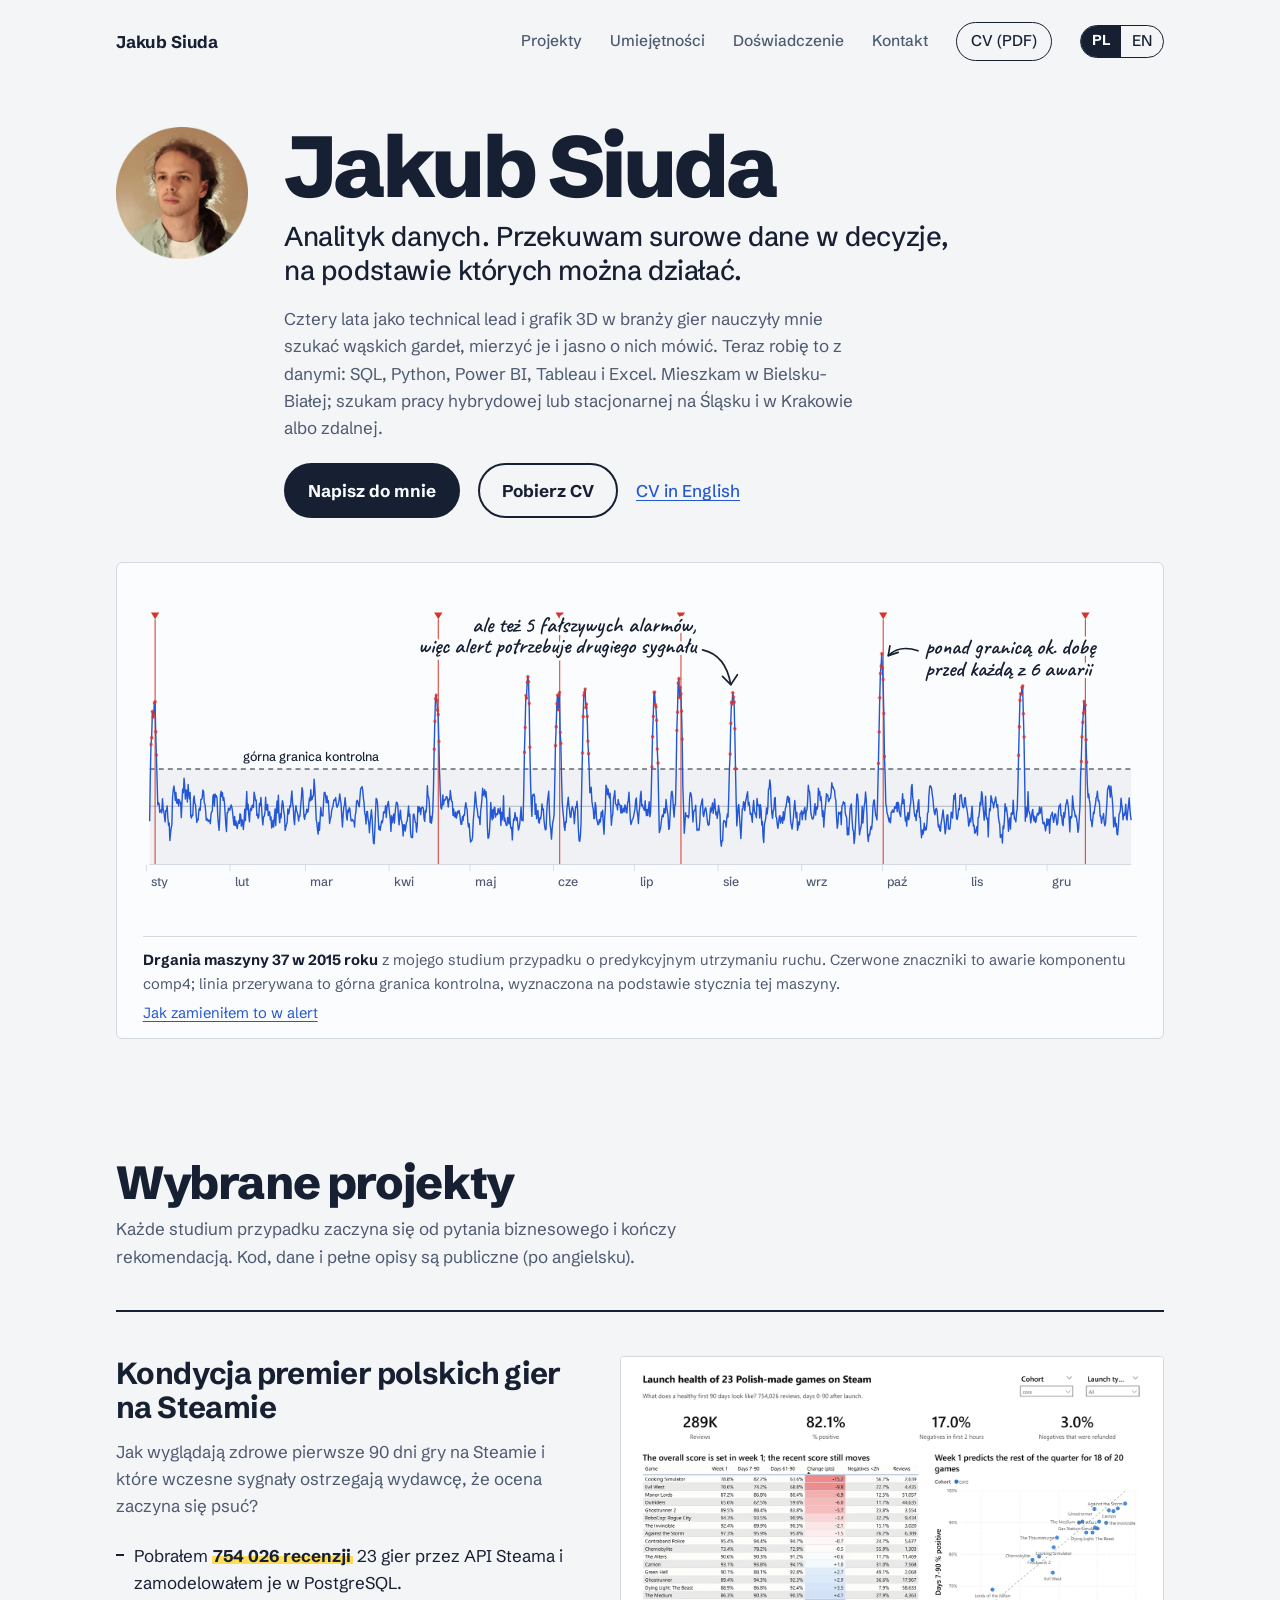
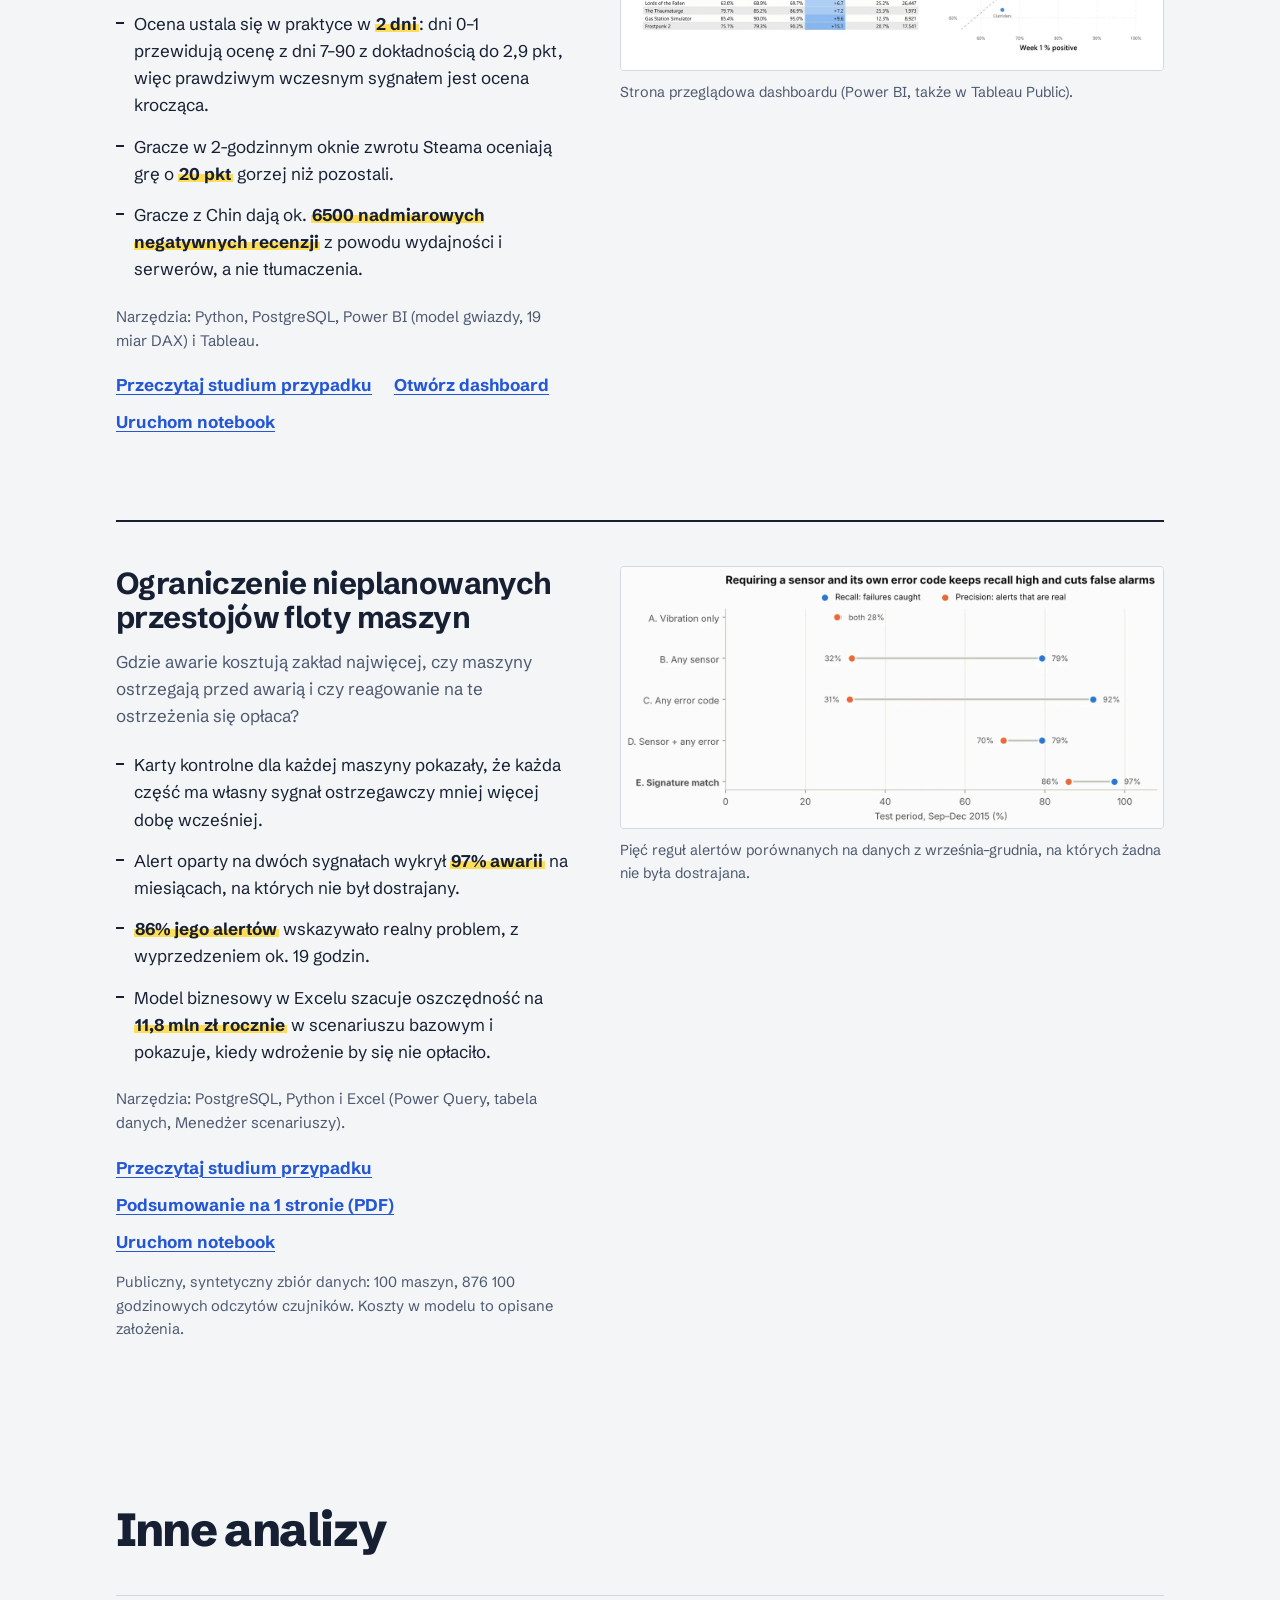
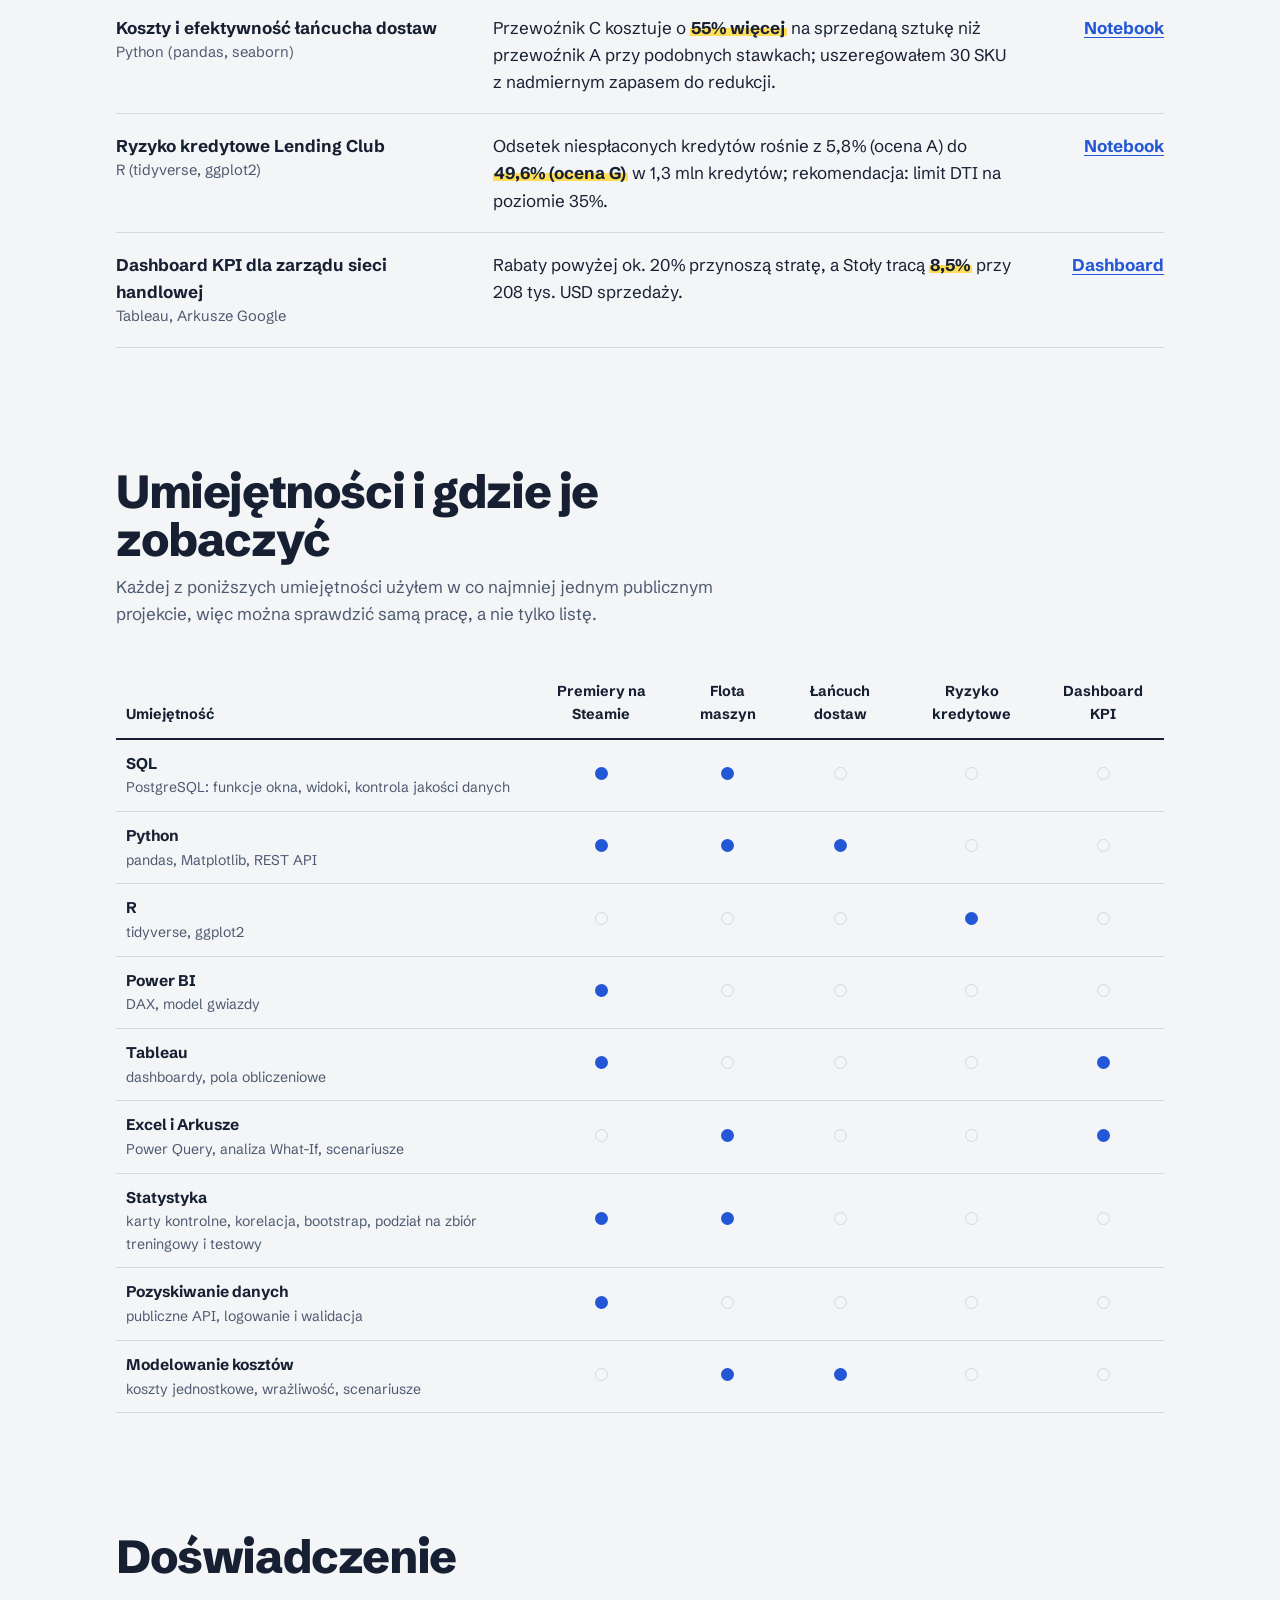
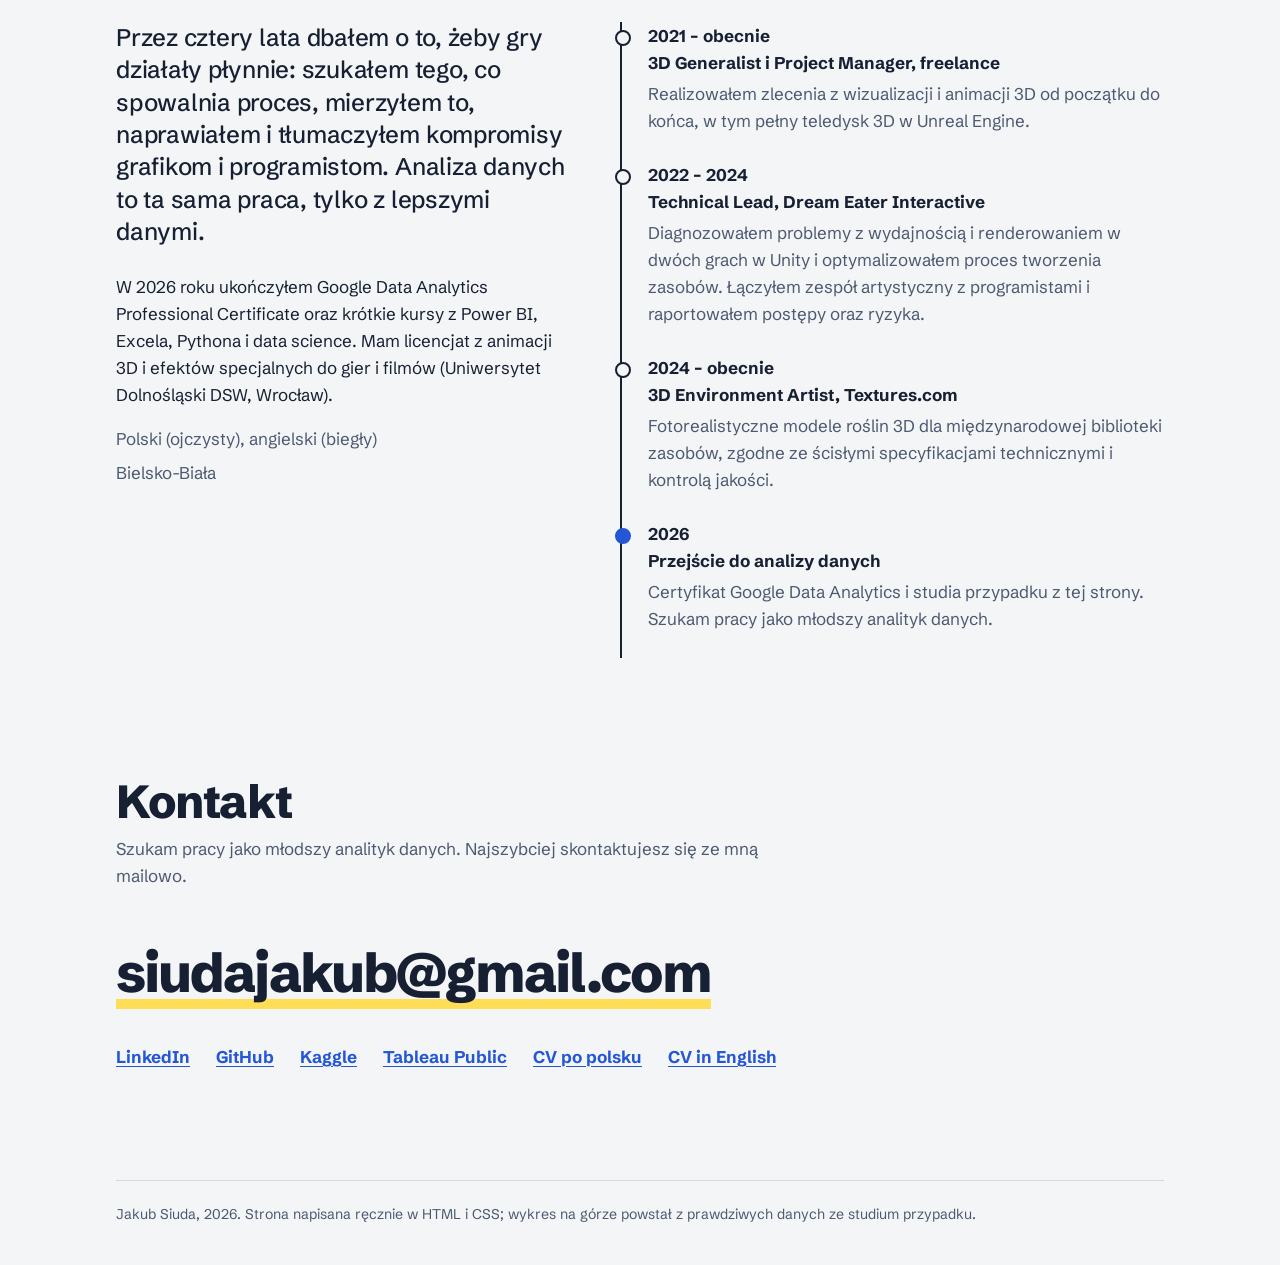
==== commit edb4d4de: "Polish as the default language, English at /en/, new domain in links" ====
--- a/index.html
+++ b/index.html
@@ -1,16 +1,21 @@
 <!doctype html>
-<html lang="en">
+<html lang="pl">
 <head>
 <meta charset="utf-8">
 <meta name="viewport" content="width=device-width, initial-scale=1">
-<title>Jakub Siuda – Data Analyst</title>
-<meta name="description" content="Junior data analyst in Poland. End-to-end case studies in SQL, Python, Power BI, Tableau and Excel: Steam game launches, predictive maintenance on a machine fleet, supply chain and credit risk.">
-<link rel="canonical" href="https://jakub.astermaris.pl/">
+<title>Jakub Siuda – Analityk danych</title>
+<meta name="description" content="Młodszy analityk danych. Studia przypadku w SQL, Pythonie, Power BI, Tableau i Excelu: premiery gier na Steamie, predykcyjne utrzymanie ruchu floty maszyn, łańcuch dostaw i ryzyko kredytowe.">
+<link rel="canonical" href="https://jakubsiuda.astermaris.pl/">
+<link rel="alternate" hreflang="pl" href="https://jakubsiuda.astermaris.pl/">
+<link rel="alternate" hreflang="en" href="https://jakubsiuda.astermaris.pl/en/">
+<link rel="alternate" hreflang="x-default" href="https://jakubsiuda.astermaris.pl/">
 <meta property="og:type" content="website">
-<meta property="og:title" content="Jakub Siuda – Data Analyst">
-<meta property="og:description" content="Case studies that end in a decision: Steam launch health, predictive maintenance, supply chain and credit risk.">
-<meta property="og:url" content="https://jakub.astermaris.pl/">
-<meta property="og:image" content="https://jakub.astermaris.pl/img/og.png">
+<meta property="og:locale" content="pl_PL">
+<meta property="og:locale:alternate" content="en_GB">
+<meta property="og:title" content="Jakub Siuda – Analityk danych">
+<meta property="og:description" content="Studia przypadku zakończone decyzją: premiery gier na Steamie, predykcyjne utrzymanie ruchu, łańcuch dostaw i ryzyko kredytowe.">
+<meta property="og:url" content="https://jakubsiuda.astermaris.pl/">
+<meta property="og:image" content="https://jakubsiuda.astermaris.pl/img/og.png">
 <meta name="twitter:card" content="summary_large_image">
 <link rel="icon" href="favicon.svg" type="image/svg+xml">
 <link rel="preload" href="fonts/schibsted-grotesk-latin-800-normal.woff2" as="font" type="font/woff2" crossorigin>
@@ -18,141 +23,145 @@
 <link rel="stylesheet" href="styles.css">
 </head>
 <body>
-<a class="skip" href="#work">Skip to the case studies</a>
+<a class="skip" href="#work">Przejdź do projektów</a>
 
 <header class="wrap top">
   <a class="name" href="#">Jakub Siuda</a>
-  <nav aria-label="Sections">
-    <a href="#work">Work</a>
-    <a href="#skills">Skills</a>
-    <a href="#background">Background</a>
-    <a href="#contact">Contact</a>
-    <a class="cv" href="cv/Jakub-Siuda-CV-EN.pdf">CV (PDF)</a>
+  <nav aria-label="Sekcje">
+    <a href="#work">Projekty</a>
+    <a href="#skills">Umiejętności</a>
+    <a href="#background">Doświadczenie</a>
+    <a href="#contact">Kontakt</a>
+    <a class="cv" href="cv/Jakub-Siuda-CV-PL.pdf">CV (PDF)</a>
+    <span class="lang" role="group" aria-label="Język strony / Page language">
+      <span aria-current="true">PL</span>
+      <a href="en/" lang="en" hreflang="en" title="English version">EN</a>
+    </span>
   </nav>
 </header>
 
 <main>
 <div class="wrap hero">
   <div class="hero-text">
-    <img src="img/jakub.webp" width="320" height="320" alt="Portrait of Jakub Siuda">
+    <img src="img/jakub.webp" width="320" height="320" alt="Zdjęcie portretowe Jakuba Siudy">
     <div>
       <h1>Jakub Siuda</h1>
-      <p class="lede">Data analyst. I take raw data all the way to a decision someone can act on.</p>
-      <p class="sub">Four years as a technical lead and 3D artist in games taught me to find the bottleneck, measure it and explain it. Now I do it with SQL, Python, Power BI, Tableau and Excel. Based in Bielsko-Biała; open to hybrid or on-site work in Silesia and Kraków, or remote.</p>
+      <p class="lede">Analityk danych. Przekuwam surowe dane w decyzje, na podstawie których można działać.</p>
+      <p class="sub">Cztery lata jako technical lead i grafik 3D w branży gier nauczyły mnie szukać wąskich gardeł, mierzyć je i jasno o nich mówić. Teraz robię to z danymi: SQL, Python, Power BI, Tableau i Excel. Mieszkam w Bielsku-Białej; szukam pracy hybrydowej lub stacjonarnej na Śląsku i w Krakowie albo zdalnej.</p>
       <div class="actions">
-        <a class="btn primary" href="mailto:siudajakub@gmail.com">Email me</a>
-        <a class="btn ghost" href="cv/Jakub-Siuda-CV-EN.pdf">Download CV</a>
-        <a class="quiet" href="cv/Jakub-Siuda-CV-PL.pdf" hreflang="pl" lang="pl">CV po polsku</a>
+        <a class="btn primary" href="mailto:siudajakub@gmail.com">Napisz do mnie</a>
+        <a class="btn ghost" href="cv/Jakub-Siuda-CV-PL.pdf">Pobierz CV</a>
+        <a class="quiet" href="cv/Jakub-Siuda-CV-EN.pdf" hreflang="en" lang="en">CV in English</a>
       </div>
     </div>
   </div>
 
   <figure class="exhibit">
     <svg class="signal" viewBox="0 0 1200 400" role="img" aria-labelledby="sig-title sig-desc" preserveAspectRatio="xMidYMid meet">
-  <title id="sig-title">Vibration on one machine during 2015, with its control limit and its six comp4 failures</title>
-  <desc id="sig-desc">The 24-hour average vibration crosses the machine's upper control limit about a day before each of the six comp4 failures, and five more times without a failure.</desc>
+  <title id="sig-title">Drgania jednej maszyny w 2015 roku z granicą kontrolną i sześcioma awariami comp4</title>
+  <desc id="sig-desc">24-godzinna średnia drgań przekracza górną granicę kontrolną maszyny mniej więcej dobę przed każdą z sześciu awarii comp4 i jeszcze pięć razy bez awarii.</desc>
   <rect x="8" y="214.7" width="1184" height="115.3" class="band"/>
   <line x1="8" x2="1192" y1="259.7" y2="259.7" class="centre"/>
   <line x1="8" x2="1192" y1="214.7" y2="214.7" class="limit"/>
   <line x1="14.6" x2="14.6" y1="34" y2="330" class="fail"/><path d="M9.6 26 l5 8 l5 -8 z" class="failmark"/><line x1="356.2" x2="356.2" y1="34" y2="330" class="fail"/><path d="M351.2 26 l5 8 l5 -8 z" class="failmark"/><line x1="502.6" x2="502.6" y1="34" y2="330" class="fail"/><path d="M497.6 26 l5 8 l5 -8 z" class="failmark"/><line x1="648.9" x2="648.9" y1="34" y2="330" class="fail"/><path d="M643.9 26 l5 8 l5 -8 z" class="failmark"/><line x1="892.9" x2="892.9" y1="34" y2="330" class="fail"/><path d="M887.9 26 l5 8 l5 -8 z" class="failmark"/><line x1="1136.8" x2="1136.8" y1="34" y2="330" class="fail"/><path d="M1131.8 26 l5 8 l5 -8 z" class="failmark"/>
   <polyline points="8.0,277.7 8.8,223.8 9.6,185.1 10.4,176.9 11.3,145.4 12.1,152.0 12.9,148.7 13.7,134.9 14.5,133.6 15.3,169.7 16.1,197.7 16.9,226.0 17.8,257.8 18.6,255.3 19.4,256.8 20.2,267.0 21.0,265.6 21.8,264.1 22.6,267.6 23.5,250.5 24.3,263.7 25.1,265.5 25.9,272.6 26.7,278.5 27.5,264.8 28.3,265.5 29.1,259.2 30.0,274.2 30.8,282.8 31.6,279.9 32.4,301.0 33.2,292.3 34.0,285.7 34.8,282.2 35.6,248.8 36.5,239.5 37.3,235.3 38.1,241.9 38.9,252.4 39.7,243.0 40.5,255.3 41.3,256.1 42.2,251.0 43.0,259.4 43.8,251.8 44.6,254.7 45.4,255.3 46.2,273.4 47.0,254.6 47.8,239.0 48.7,243.3 49.5,225.9 50.3,235.0 51.1,250.9 51.9,240.4 52.7,240.2 53.5,254.5 54.4,233.5 55.2,244.8 56.0,250.6 56.8,243.0 57.6,271.4 58.4,273.8 59.2,270.5 60.0,270.9 60.9,251.3 61.7,247.3 62.5,256.3 63.3,257.6 64.1,269.4 64.9,279.2 65.7,275.6 66.5,276.3 67.4,264.5 68.2,261.6 69.0,264.5 69.8,251.4 70.6,251.4 71.4,249.5 72.2,240.0 73.1,241.9 73.9,255.4 74.7,256.9 75.5,265.1 76.3,276.6 77.1,274.5 77.9,275.7 78.7,278.1 79.6,276.3 80.4,276.6 81.2,280.6 82.0,269.4 82.8,266.3 83.6,265.5 84.4,247.3 85.3,245.5 86.1,259.4 86.9,244.8 87.7,248.5 88.5,246.9 89.3,250.2 90.1,270.6 90.9,280.4 91.8,288.7 92.6,273.2 93.4,245.8 94.2,241.6 95.0,248.1 95.8,243.4 96.6,252.5 97.5,249.2 98.3,256.5 99.1,269.4 99.9,281.7 100.7,290.2 101.5,267.3 102.3,267.3 103.1,261.9 104.0,263.7 104.8,264.3 105.6,259.7 106.4,258.1 107.2,261.0 108.0,266.3 108.8,274.3 109.6,282.2 110.5,272.1 111.3,282.8 112.1,277.4 112.9,283.6 113.7,286.5 114.5,280.3 115.3,277.5 116.2,280.3 117.0,268.7 117.8,270.1 118.6,283.6 119.4,275.9 120.2,277.9 121.0,287.5 121.8,279.0 122.7,263.3 123.5,277.0 124.3,260.4 125.1,241.9 125.9,263.6 126.7,257.1 127.5,269.9 128.4,278.4 129.2,264.5 130.0,261.9 130.8,264.7 131.6,258.9 132.4,258.3 133.2,261.2 134.0,242.6 134.9,247.1 135.7,252.8 136.5,252.1 137.3,270.9 138.1,269.2 138.9,274.3 139.7,271.7 140.5,256.3 141.4,258.9 142.2,248.9 143.0,261.4 143.8,274.2 144.6,282.1 145.4,272.4 146.2,271.9 147.1,267.2 147.9,248.7 148.7,263.2 149.5,264.4 150.3,257.4 151.1,271.0 151.9,268.7 152.7,266.2 153.6,276.1 154.4,272.4 155.2,285.9 156.0,284.0 156.8,276.4 157.6,284.6 158.4,273.7 159.3,263.0 160.1,282.9 160.9,264.8 161.7,253.4 162.5,267.6 163.3,246.3 164.1,272.4 164.9,279.6 165.8,268.8 166.6,273.5 167.4,260.0 168.2,252.9 169.0,256.7 169.8,266.3 170.6,270.2 171.5,288.8 172.3,284.6 173.1,281.9 173.9,278.9 174.7,263.0 175.5,269.1 176.3,266.6 177.1,259.0 178.0,260.4 178.8,248.8 179.6,241.1 180.4,255.2 181.2,260.5 182.0,275.2 182.8,281.8 183.6,266.6 184.5,259.0 185.3,265.4 186.1,267.2 186.9,270.5 187.7,277.5 188.5,271.4 189.3,271.7 190.2,259.0 191.0,250.2 191.8,237.3 192.6,240.8 193.4,258.5 194.2,272.4 195.0,275.3 195.8,269.4 196.7,269.2 197.5,263.3 198.3,266.8 199.1,266.2 199.9,258.5 200.7,250.0 201.5,253.4 202.4,239.8 203.2,252.1 204.0,251.3 204.8,247.3 205.6,247.0 206.4,227.1 207.2,237.8 208.0,253.1 208.9,275.9 209.7,279.7 210.5,288.4 211.3,293.3 212.1,279.3 212.9,288.8 213.7,274.2 214.5,261.1 215.4,270.6 216.2,271.6 217.0,271.3 217.8,254.5 218.6,242.9 219.4,243.1 220.2,246.6 221.1,255.3 221.9,247.3 222.7,255.6 223.5,252.8 224.3,265.8 225.1,280.4 225.9,274.5 226.7,273.1 227.6,264.8 228.4,261.6 229.2,259.6 230.0,253.1 230.8,251.6 231.6,252.7 232.4,249.2 233.3,257.8 234.1,260.8 234.9,258.6 235.7,257.2 236.5,252.0 237.3,244.7 238.1,251.3 238.9,256.5 239.8,273.1 240.6,284.7 241.4,270.6 242.2,260.7 243.0,258.3 243.8,249.2 244.6,258.9 245.5,272.3 246.3,276.4 247.1,264.1 247.9,266.8 248.7,261.4 249.5,262.5 250.3,271.7 251.1,277.4 252.0,277.0 252.8,275.5 253.6,277.8 254.4,277.8 255.2,284.6 256.0,270.3 256.8,266.9 257.6,253.8 258.5,252.4 259.3,254.7 260.1,258.7 260.9,260.3 261.7,248.7 262.5,239.0 263.3,237.3 264.2,236.0 265.0,240.0 265.8,249.5 266.6,255.3 267.4,267.7 268.2,270.5 269.0,281.1 269.8,266.2 270.7,265.9 271.5,275.6 272.3,279.0 273.1,291.6 273.9,279.2 274.7,272.1 275.5,263.9 276.4,274.2 277.2,292.0 278.0,303.8 278.8,304.9 279.6,289.4 280.4,268.7 281.2,250.2 282.0,251.3 282.9,256.1 283.7,272.6 284.5,287.6 285.3,284.0 286.1,288.7 286.9,283.3 287.7,277.5 288.5,279.7 289.4,275.7 290.2,266.5 291.0,267.6 291.8,267.0 292.6,259.0 293.4,273.2 294.2,261.8 295.1,257.1 295.9,253.8 296.7,261.0 297.5,269.2 298.3,275.5 299.1,290.0 299.9,271.2 300.7,279.5 301.6,274.6 302.4,269.1 303.2,280.0 304.0,268.8 304.8,261.1 305.6,254.9 306.4,255.0 307.3,257.8 308.1,272.6 308.9,282.1 309.7,270.1 310.5,264.3 311.3,275.2 312.1,277.9 312.9,282.6 313.8,295.6 314.6,281.8 315.4,282.2 316.2,289.5 317.0,285.5 317.8,278.6 318.6,277.8 319.5,269.2 320.3,259.4 321.1,271.9 321.9,269.2 322.7,290.8 323.5,296.9 324.3,297.5 325.1,297.3 326.0,270.2 326.8,269.0 327.6,273.8 328.4,279.0 329.2,280.0 330.0,290.9 330.8,282.5 331.6,260.0 332.5,266.3 333.3,260.4 334.1,262.1 334.9,269.7 335.7,262.2 336.5,261.1 337.3,260.5 338.2,262.5 339.0,274.2 339.8,277.9 340.6,265.0 341.4,266.9 342.2,258.5 343.0,234.9 343.8,247.3 344.7,249.4 345.5,258.3 346.3,279.3 347.1,272.0 347.9,280.1 348.7,274.3 349.5,265.9 350.4,237.5 351.2,190.8 352.0,157.1 352.8,130.0 353.6,125.8 354.4,132.1 355.2,143.6 356.0,149.0 356.9,181.4 357.7,217.7 358.5,242.6 359.3,261.2 360.1,263.2 360.9,258.2 361.7,245.9 362.5,257.8 363.4,252.1 364.2,252.5 365.0,251.0 365.8,248.0 366.6,248.1 367.4,252.1 368.2,260.5 369.1,251.0 369.9,251.8 370.7,240.7 371.5,248.0 372.3,253.8 373.1,254.2 373.9,270.6 374.7,262.9 375.6,272.0 376.4,272.7 377.2,266.6 378.0,273.8 378.8,270.2 379.6,265.5 380.4,267.7 381.3,264.7 382.1,269.8 382.9,276.6 383.7,281.4 384.5,281.3 385.3,272.0 386.1,276.8 386.9,270.2 387.8,270.6 388.6,260.0 389.4,255.3 390.2,261.6 391.0,263.6 391.8,278.4 392.6,284.6 393.5,280.7 394.3,294.4 395.1,302.9 395.9,301.8 396.7,300.7 397.5,297.0 398.3,278.5 399.1,268.4 400.0,256.3 400.8,242.3 401.6,250.5 402.4,260.8 403.2,262.9 404.0,271.4 404.8,273.4 405.6,272.6 406.5,281.8 407.3,265.4 408.1,259.2 408.9,249.8 409.7,237.9 410.5,246.6 411.3,244.9 412.2,239.7 413.0,248.5 413.8,242.2 414.6,252.8 415.4,285.3 416.2,298.2 417.0,297.3 417.8,291.9 418.7,276.1 419.5,255.2 420.3,269.0 421.1,276.1 421.9,263.7 422.7,274.1 423.5,261.8 424.4,261.0 425.2,272.7 426.0,268.7 426.8,269.7 427.6,269.7 428.4,262.5 429.2,265.5 430.0,268.5 430.9,261.8 431.7,282.9 432.5,266.9 433.3,276.0 434.1,270.5 434.9,246.9 435.7,277.4 436.5,273.9 437.4,280.1 438.2,282.6 439.0,282.9 439.8,273.1 440.6,275.2 441.4,280.8 442.2,261.8 443.1,281.4 443.9,286.6 444.7,285.3 445.5,300.2 446.3,283.5 447.1,275.0 447.9,276.7 448.7,267.2 449.6,272.7 450.4,276.6 451.2,273.2 452.0,280.1 452.8,288.4 453.6,286.2 454.4,281.3 455.3,271.2 456.1,260.5 456.9,276.6 457.7,277.0 458.5,277.1 459.3,240.7 460.1,194.5 460.9,164.6 461.8,126.0 462.6,129.2 463.4,109.9 464.2,103.2 465.0,109.3 465.8,135.6 466.6,188.3 467.5,231.1 468.3,256.3 469.1,271.9 469.9,246.0 470.7,247.1 471.5,244.8 472.3,247.4 473.1,269.5 474.0,256.9 474.8,274.6 475.6,266.9 476.4,264.8 477.2,278.8 478.0,280.0 478.8,273.5 479.6,274.9 480.5,269.4 481.3,256.8 482.1,263.9 482.9,263.0 483.7,276.3 484.5,283.7 485.3,288.0 486.2,287.6 487.0,266.8 487.8,254.5 488.6,247.7 489.4,241.6 490.2,264.0 491.0,281.7 491.8,286.9 492.7,299.3 493.5,287.5 494.3,279.0 495.1,275.7 495.9,268.8 496.7,230.4 497.5,186.4 498.4,163.7 499.2,135.8 500.0,125.6 500.8,143.3 501.6,125.9 502.4,122.2 503.2,170.5 504.0,183.6 504.9,225.5 505.7,254.7 506.5,265.6 507.3,273.0 508.1,284.0 508.9,288.8 509.7,278.2 510.5,279.2 511.4,262.6 512.2,256.1 513.0,248.7 513.8,259.4 514.6,265.2 515.4,272.7 516.2,273.0 517.1,262.5 517.9,260.1 518.7,263.2 519.5,267.3 520.3,280.7 521.1,269.8 521.9,260.1 522.7,260.7 523.6,253.6 524.4,266.5 525.2,287.9 526.0,300.7 526.8,302.0 527.6,295.5 528.4,279.6 529.3,230.0 530.1,195.2 530.9,151.4 531.7,125.9 532.5,122.2 533.3,118.3 534.1,140.5 534.9,136.5 535.8,151.3 536.6,181.0 537.4,196.0 538.2,215.0 539.0,243.3 539.8,242.9 540.6,236.8 541.5,253.5 542.3,259.3 543.1,263.3 543.9,274.8 544.7,273.9 545.5,255.2 546.3,259.6 547.1,274.6 548.0,278.1 548.8,281.9 549.6,281.7 550.4,275.6 551.2,279.3 552.0,275.9 552.8,266.5 553.6,272.0 554.5,264.4 555.3,282.1 556.1,293.5 556.9,273.2 557.7,264.0 558.5,234.2 559.3,236.4 560.2,245.8 561.0,238.9 561.8,246.0 562.6,249.6 563.4,244.0 564.2,263.4 565.0,282.6 565.8,272.7 566.7,269.2 567.5,250.5 568.3,247.4 569.1,240.8 569.9,256.3 570.7,257.9 571.5,257.8 572.4,264.0 573.2,251.6 574.0,256.9 574.8,257.2 575.6,259.4 576.4,267.6 577.2,259.0 578.0,267.6 578.9,266.2 579.7,261.9 580.5,266.3 581.3,258.1 582.1,259.4 582.9,267.2 583.7,267.6 584.5,256.3 585.4,252.3 586.2,242.7 587.0,257.5 587.8,275.3 588.6,281.8 589.4,279.2 590.2,275.7 591.1,274.5 591.9,271.4 592.7,266.6 593.5,262.2 594.3,252.4 595.1,249.6 595.9,265.2 596.7,270.1 597.6,280.4 598.4,266.6 599.2,260.5 600.0,246.6 600.8,241.6 601.6,259.4 602.4,257.8 603.3,261.1 604.1,262.9 604.9,264.7 605.7,253.1 606.5,264.5 607.3,271.0 608.1,263.4 608.9,270.8 609.8,261.9 610.6,254.3 611.4,272.3 612.2,267.4 613.0,247.0 613.8,212.2 614.6,175.7 615.5,151.3 616.3,122.2 617.1,121.9 617.9,136.9 618.7,139.8 619.5,155.7 620.3,190.4 621.1,207.5 622.0,252.9 622.8,291.3 623.6,288.3 624.4,285.8 625.2,278.6 626.0,271.7 626.8,270.1 627.6,272.3 628.5,262.3 629.3,267.9 630.1,267.6 630.9,251.6 631.7,259.4 632.5,265.5 633.3,270.8 634.2,287.6 635.0,286.1 635.8,269.9 636.6,255.3 637.4,242.6 638.2,241.6 639.0,247.6 639.8,263.4 640.7,272.7 641.5,257.8 642.3,258.2 643.1,221.7 643.9,168.2 644.7,146.1 645.5,111.1 646.4,105.6 647.2,128.5 648.0,116.4 648.8,124.0 649.6,145.0 650.4,178.6 651.2,236.1 652.0,260.3 652.9,292.3 653.7,281.1 654.5,267.4 655.3,271.9 656.1,271.2 656.9,271.0 657.7,273.7 658.5,271.7 659.4,249.2 660.2,243.1 661.0,244.4 661.8,249.4 662.6,264.0 663.4,278.6 664.2,266.9 665.1,264.5 665.9,264.7 666.7,258.3 667.5,277.2 668.3,289.0 669.1,287.2 669.9,287.5 670.7,288.7 671.6,279.6 672.4,261.5 673.2,258.1 674.0,253.5 674.8,250.7 675.6,269.2 676.4,272.0 677.3,266.3 678.1,262.2 678.9,261.6 679.7,266.9 680.5,274.9 681.3,281.3 682.1,282.6 682.9,281.5 683.8,270.5 684.6,261.8 685.4,266.5 686.2,261.2 687.0,255.8 687.8,268.3 688.6,262.2 689.5,251.0 690.3,260.3 691.1,270.1 691.9,266.9 692.7,274.3 693.5,267.6 694.3,258.7 695.1,265.2 696.0,270.1 696.8,301.6 697.6,307.9 698.4,301.3 699.2,301.4 700.0,280.1 700.8,276.7 701.6,278.2 702.5,278.2 703.3,284.8 704.1,275.2 704.9,269.0 705.7,272.7 706.5,250.7 707.3,216.8 708.2,196.6 709.0,159.5 709.8,134.2 710.6,136.4 711.4,122.7 712.2,127.7 713.0,133.9 713.8,166.1 714.7,214.1 715.5,252.3 716.3,283.3 717.1,272.3 717.9,259.7 718.7,257.6 719.5,272.0 720.4,285.1 721.2,298.5 722.0,282.9 722.8,262.9 723.6,263.2 724.4,254.2 725.2,255.8 726.0,265.0 726.9,253.4 727.7,250.3 728.5,245.8 729.3,242.2 730.1,258.2 730.9,254.7 731.7,260.0 732.5,269.4 733.4,268.0 734.2,272.4 735.0,279.0 735.8,261.4 736.6,252.8 737.4,265.2 738.2,268.3 739.1,269.2 739.9,273.5 740.7,250.2 741.5,257.4 742.3,259.4 743.1,258.2 743.9,273.9 744.7,257.8 745.6,264.5 746.4,282.2 747.2,278.4 748.0,297.1 748.8,303.5 749.6,281.7 750.4,278.2 751.3,273.5 752.1,261.8 752.9,269.0 753.7,261.5 754.5,238.7 755.3,238.7 756.1,227.8 756.9,233.6 757.8,256.0 758.6,268.7 759.4,274.2 760.2,265.1 761.0,263.9 761.8,249.9 762.6,249.1 763.5,272.1 764.3,273.5 765.1,282.1 765.9,286.2 766.7,280.1 767.5,272.8 768.3,270.9 769.1,279.9 770.0,273.9 770.8,272.8 771.6,280.1 772.4,266.3 773.2,276.4 774.0,271.0 774.8,262.7 775.6,260.3 776.5,254.5 777.3,248.1 778.1,247.7 778.9,255.0 779.7,249.6 780.5,264.5 781.3,278.6 782.2,282.9 783.0,287.1 783.8,280.3 784.6,272.7 785.4,261.9 786.2,252.8 787.0,262.6 787.8,273.4 788.7,267.0 789.5,288.7 790.3,285.0 791.1,278.2 791.9,282.1 792.7,268.3 793.5,268.4 794.4,265.1 795.2,275.9 796.0,266.8 796.8,268.7 797.6,263.3 798.4,261.0 799.2,275.9 800.0,265.6 800.9,264.3 801.7,254.0 802.5,234.3 803.3,240.5 804.1,242.2 804.9,253.4 805.7,268.1 806.5,271.7 807.4,275.2 808.2,274.9 809.0,272.3 809.8,263.4 810.6,256.5 811.4,270.3 812.2,260.3 813.1,263.3 813.9,259.8 814.7,238.0 815.5,246.0 816.3,241.8 817.1,252.8 817.9,248.1 818.7,258.5 819.6,272.1 820.4,265.1 821.2,284.8 822.0,271.6 822.8,263.0 823.6,255.4 824.4,244.5 825.3,246.9 826.1,246.2 826.9,253.9 827.7,252.9 828.5,250.3 829.3,250.0 830.1,242.9 830.9,231.4 831.8,237.1 832.6,236.5 833.4,239.8 834.2,240.5 835.0,249.6 835.8,252.9 836.6,273.2 837.5,286.1 838.3,280.0 839.1,266.8 839.9,268.8 840.7,269.0 841.5,266.5 842.3,281.9 843.1,259.2 844.0,258.3 844.8,254.3 845.6,256.3 846.4,255.3 847.2,268.4 848.0,271.2 848.8,273.7 849.6,294.2 850.5,285.4 851.3,294.1 852.1,277.1 852.9,263.0 853.7,259.3 854.5,256.9 855.3,275.0 856.2,287.9 857.0,289.5 857.8,304.5 858.6,297.4 859.4,282.4 860.2,266.3 861.0,245.2 861.8,245.2 862.7,254.0 863.5,278.2 864.3,294.1 865.1,288.8 865.9,285.7 866.7,280.7 867.5,259.6 868.4,279.9 869.2,268.0 870.0,259.0 870.8,254.3 871.6,242.4 872.4,250.9 873.2,267.7 874.0,294.0 874.9,302.2 875.7,293.7 876.5,294.4 877.3,288.8 878.1,283.9 878.9,287.2 879.7,278.6 880.5,260.4 881.4,252.7 882.2,252.0 883.0,262.9 883.8,270.9 884.6,272.6 885.4,276.1 886.2,247.6 887.1,207.9 887.9,169.9 888.7,128.7 889.5,99.4 890.3,90.5 891.1,75.9 891.9,92.9 892.7,106.7 893.6,147.6 894.4,199.5 895.2,222.3 896.0,256.4 896.8,260.0 897.6,268.4 898.4,270.2 899.3,274.8 900.1,278.4 900.9,273.7 901.7,279.6 902.5,266.9 903.3,266.9 904.1,264.1 904.9,266.8 905.8,266.6 906.6,260.1 907.4,262.1 908.2,261.4 909.0,255.4 909.8,266.1 910.6,254.7 911.5,256.7 912.3,267.0 913.1,269.0 913.9,272.0 914.7,258.9 915.5,256.1 916.3,244.5 917.1,256.3 918.0,251.8 918.8,267.2 919.6,277.4 920.4,272.8 921.2,283.6 922.0,271.2 922.8,267.0 923.6,276.0 924.5,270.6 925.3,259.3 926.1,255.6 926.9,236.6 927.7,233.3 928.5,249.1 929.3,254.3 930.2,266.3 931.0,271.7 931.8,269.5 932.6,277.0 933.4,264.5 934.2,266.6 935.0,255.2 935.8,251.8 936.7,273.0 937.5,272.8 938.3,286.1 939.1,297.7 939.9,288.2 940.7,293.8 941.5,290.9 942.4,280.1 943.2,288.6 944.0,285.1 944.8,287.9 945.6,280.8 946.4,268.0 947.2,266.6 948.0,247.3 948.9,236.1 949.7,234.9 950.5,236.2 951.3,238.6 952.1,245.9 952.9,250.9 953.7,260.7 954.5,267.0 955.4,269.8 956.2,263.7 957.0,262.1 957.8,265.0 958.6,274.8 959.4,284.7 960.2,282.2 961.1,288.7 961.9,289.7 962.7,280.8 963.5,275.7 964.3,269.8 965.1,264.0 965.9,272.6 966.7,280.1 967.6,292.9 968.4,288.3 969.2,277.7 970.0,270.1 970.8,270.1 971.6,286.8 972.4,287.1 973.3,287.3 974.1,279.6 974.9,266.8 975.7,267.9 976.5,273.9 977.3,260.8 978.1,246.6 978.9,251.1 979.8,244.1 980.6,263.7 981.4,274.6 982.2,275.6 983.0,271.4 983.8,262.6 984.6,264.0 985.5,246.3 986.3,246.5 987.1,245.8 987.9,253.9 988.7,259.3 989.5,261.6 990.3,260.5 991.1,250.0 992.0,249.2 992.8,259.6 993.6,261.6 994.4,266.9 995.2,273.5 996.0,283.6 996.8,280.8 997.6,274.2 998.5,278.5 999.3,268.5 1000.1,259.7 1000.9,274.8 1001.7,283.6 1002.5,282.6 1003.3,292.3 1004.2,291.1 1005.0,287.5 1005.8,284.3 1006.6,294.5 1007.4,273.0 1008.2,272.7 1009.0,266.1 1009.8,254.7 1010.7,258.3 1011.5,242.2 1012.3,244.9 1013.1,258.3 1013.9,266.1 1014.7,276.4 1015.5,270.5 1016.4,247.6 1017.2,269.2 1018.0,275.2 1018.8,274.5 1019.6,296.6 1020.4,273.5 1021.2,262.5 1022.0,265.0 1022.9,247.0 1023.7,249.9 1024.5,255.0 1025.3,255.7 1026.1,261.5 1026.9,255.3 1027.7,252.9 1028.5,248.4 1029.4,255.8 1030.2,261.1 1031.0,257.8 1031.8,272.1 1032.6,277.9 1033.4,281.4 1034.2,297.4 1035.1,295.5 1035.9,293.7 1036.7,304.0 1037.5,283.5 1038.3,286.6 1039.1,276.6 1039.9,256.5 1040.7,265.0 1041.6,261.0 1042.4,268.3 1043.2,274.8 1044.0,289.8 1044.8,278.5 1045.6,273.9 1046.4,287.3 1047.3,268.1 1048.1,267.6 1048.9,269.4 1049.7,252.3 1050.5,267.0 1051.3,275.2 1052.1,275.0 1052.9,278.4 1053.8,267.6 1054.6,262.2 1055.4,234.4 1056.2,198.1 1057.0,163.6 1057.8,131.8 1058.6,123.8 1059.5,124.7 1060.3,116.4 1061.1,114.6 1061.9,147.9 1062.7,176.0 1063.5,223.7 1064.3,277.7 1065.1,260.5 1066.0,272.6 1066.8,267.7 1067.6,242.2 1068.4,265.1 1069.2,266.9 1070.0,270.2 1070.8,279.7 1071.6,274.8 1072.5,266.6 1073.3,263.6 1074.1,273.7 1074.9,277.2 1075.7,271.7 1076.5,279.2 1077.3,277.8 1078.2,271.3 1079.0,268.0 1079.8,270.2 1080.6,269.2 1081.4,260.4 1082.2,268.1 1083.0,264.1 1083.8,260.8 1084.7,273.0 1085.5,279.9 1086.3,281.0 1087.1,279.0 1087.9,283.7 1088.7,289.3 1089.5,284.0 1090.4,274.8 1091.2,282.5 1092.0,276.0 1092.8,275.2 1093.6,292.3 1094.4,276.8 1095.2,270.5 1096.0,269.8 1096.9,266.8 1097.7,274.6 1098.5,279.0 1099.3,273.0 1100.1,268.8 1100.9,269.1 1101.7,275.9 1102.5,282.2 1103.4,279.9 1104.2,266.9 1105.0,259.4 1105.8,260.0 1106.6,256.8 1107.4,271.3 1108.2,270.8 1109.1,281.0 1109.9,283.0 1110.7,267.3 1111.5,273.2 1112.3,267.9 1113.1,258.1 1113.9,255.7 1114.7,251.6 1115.6,256.3 1116.4,262.7 1117.2,275.0 1118.0,290.6 1118.8,272.1 1119.6,273.9 1120.4,272.4 1121.3,247.3 1122.1,256.8 1122.9,263.9 1123.7,265.9 1124.5,272.3 1125.3,270.6 1126.1,274.3 1126.9,279.6 1127.8,291.1 1128.6,286.6 1129.4,273.0 1130.2,260.8 1131.0,223.1 1131.8,205.6 1132.6,176.0 1133.5,158.3 1134.3,147.4 1135.1,133.2 1135.9,144.0 1136.7,137.6 1137.5,179.3 1138.3,206.5 1139.1,233.1 1140.0,249.2 1140.8,244.7 1141.6,252.0 1142.4,257.4 1143.2,276.6 1144.0,276.4 1144.8,284.3 1145.6,276.7 1146.5,266.9 1147.3,268.5 1148.1,260.8 1148.9,257.5 1149.7,249.8 1150.5,248.0 1151.3,241.5 1152.2,253.2 1153.0,252.5 1153.8,257.2 1154.6,271.6 1155.4,271.3 1156.2,280.1 1157.0,274.6 1157.8,273.1 1158.7,268.5 1159.5,279.5 1160.3,283.3 1161.1,280.1 1161.9,268.4 1162.7,256.5 1163.5,240.0 1164.4,236.8 1165.2,234.6 1166.0,239.7 1166.8,248.7 1167.6,235.4 1168.4,244.9 1169.2,250.6 1170.0,263.2 1170.9,284.6 1171.7,278.5 1172.5,272.8 1173.3,283.9 1174.1,280.8 1174.9,293.4 1175.7,294.0 1176.5,284.3 1177.4,269.2 1178.2,267.9 1179.0,263.7 1179.8,249.9 1180.6,257.9 1181.4,262.7 1182.2,275.9 1183.1,269.0 1183.9,270.6 1184.7,266.9 1185.5,257.2 1186.3,274.2 1187.1,276.3 1187.9,265.8 1188.7,259.2 1189.6,249.6 1190.4,262.6 1191.2,270.6 1192.0,276.3" class="trace" pathLength="1"/>
-  <text x="121" y="204.7" class="ax lab">upper control limit</text>
+  <text x="121" y="204.7" class="ax lab">górna granica kontrolna</text>
   <g class="over"><circle cx="9.6" cy="185.1" r="1.9"/><circle cx="10.4" cy="176.9" r="1.9"/><circle cx="11.3" cy="145.4" r="1.9"/><circle cx="12.1" cy="152.0" r="1.9"/><circle cx="12.9" cy="148.7" r="1.9"/><circle cx="13.7" cy="134.9" r="1.9"/><circle cx="14.5" cy="133.6" r="1.9"/><circle cx="15.3" cy="169.7" r="1.9"/><circle cx="16.1" cy="197.7" r="1.9"/><circle cx="351.2" cy="190.8" r="1.9"/><circle cx="352.0" cy="157.1" r="1.9"/><circle cx="352.8" cy="130.0" r="1.9"/><circle cx="353.6" cy="125.8" r="1.9"/><circle cx="354.4" cy="132.1" r="1.9"/><circle cx="355.2" cy="143.6" r="1.9"/><circle cx="356.0" cy="149.0" r="1.9"/><circle cx="356.9" cy="181.4" r="1.9"/><circle cx="460.1" cy="194.5" r="1.9"/><circle cx="460.9" cy="164.6" r="1.9"/><circle cx="461.8" cy="126.0" r="1.9"/><circle cx="462.6" cy="129.2" r="1.9"/><circle cx="463.4" cy="109.9" r="1.9"/><circle cx="464.2" cy="103.2" r="1.9"/><circle cx="465.0" cy="109.3" r="1.9"/><circle cx="465.8" cy="135.6" r="1.9"/><circle cx="466.6" cy="188.3" r="1.9"/><circle cx="497.5" cy="186.4" r="1.9"/><circle cx="498.4" cy="163.7" r="1.9"/><circle cx="499.2" cy="135.8" r="1.9"/><circle cx="500.0" cy="125.6" r="1.9"/><circle cx="500.8" cy="143.3" r="1.9"/><circle cx="501.6" cy="125.9" r="1.9"/><circle cx="502.4" cy="122.2" r="1.9"/><circle cx="503.2" cy="170.5" r="1.9"/><circle cx="504.0" cy="183.6" r="1.9"/><circle cx="530.1" cy="195.2" r="1.9"/><circle cx="530.9" cy="151.4" r="1.9"/><circle cx="531.7" cy="125.9" r="1.9"/><circle cx="532.5" cy="122.2" r="1.9"/><circle cx="533.3" cy="118.3" r="1.9"/><circle cx="534.1" cy="140.5" r="1.9"/><circle cx="534.9" cy="136.5" r="1.9"/><circle cx="535.8" cy="151.3" r="1.9"/><circle cx="536.6" cy="181.0" r="1.9"/><circle cx="537.4" cy="196.0" r="1.9"/><circle cx="613.8" cy="212.2" r="1.9"/><circle cx="614.6" cy="175.7" r="1.9"/><circle cx="615.5" cy="151.3" r="1.9"/><circle cx="616.3" cy="122.2" r="1.9"/><circle cx="617.1" cy="121.9" r="1.9"/><circle cx="617.9" cy="136.9" r="1.9"/><circle cx="618.7" cy="139.8" r="1.9"/><circle cx="619.5" cy="155.7" r="1.9"/><circle cx="620.3" cy="190.4" r="1.9"/><circle cx="621.1" cy="207.5" r="1.9"/><circle cx="643.9" cy="168.2" r="1.9"/><circle cx="644.7" cy="146.1" r="1.9"/><circle cx="645.5" cy="111.1" r="1.9"/><circle cx="646.4" cy="105.6" r="1.9"/><circle cx="647.2" cy="128.5" r="1.9"/><circle cx="648.0" cy="116.4" r="1.9"/><circle cx="648.8" cy="124.0" r="1.9"/><circle cx="649.6" cy="145.0" r="1.9"/><circle cx="650.4" cy="178.6" r="1.9"/><circle cx="708.2" cy="196.6" r="1.9"/><circle cx="709.0" cy="159.5" r="1.9"/><circle cx="709.8" cy="134.2" r="1.9"/><circle cx="710.6" cy="136.4" r="1.9"/><circle cx="711.4" cy="122.7" r="1.9"/><circle cx="712.2" cy="127.7" r="1.9"/><circle cx="713.0" cy="133.9" r="1.9"/><circle cx="713.8" cy="166.1" r="1.9"/><circle cx="714.7" cy="214.1" r="1.9"/><circle cx="887.1" cy="207.9" r="1.9"/><circle cx="887.9" cy="169.9" r="1.9"/><circle cx="888.7" cy="128.7" r="1.9"/><circle cx="889.5" cy="99.4" r="1.9"/><circle cx="890.3" cy="90.5" r="1.9"/><circle cx="891.1" cy="75.9" r="1.9"/><circle cx="891.9" cy="92.9" r="1.9"/><circle cx="892.7" cy="106.7" r="1.9"/><circle cx="893.6" cy="147.6" r="1.9"/><circle cx="894.4" cy="199.5" r="1.9"/><circle cx="1056.2" cy="198.1" r="1.9"/><circle cx="1057.0" cy="163.6" r="1.9"/><circle cx="1057.8" cy="131.8" r="1.9"/><circle cx="1058.6" cy="123.8" r="1.9"/><circle cx="1059.5" cy="124.7" r="1.9"/><circle cx="1060.3" cy="116.4" r="1.9"/><circle cx="1061.1" cy="114.6" r="1.9"/><circle cx="1061.9" cy="147.9" r="1.9"/><circle cx="1062.7" cy="176.0" r="1.9"/><circle cx="1131.8" cy="205.6" r="1.9"/><circle cx="1132.6" cy="176.0" r="1.9"/><circle cx="1133.5" cy="158.3" r="1.9"/><circle cx="1134.3" cy="147.4" r="1.9"/><circle cx="1135.1" cy="133.2" r="1.9"/><circle cx="1135.9" cy="144.0" r="1.9"/><circle cx="1136.7" cy="137.6" r="1.9"/><circle cx="1137.5" cy="179.3" r="1.9"/><circle cx="1138.3" cy="206.5" r="1.9"/></g>
   <line x1="8" x2="1192" y1="330" y2="330" class="axis"/>
-  <text x="10" y="356" class="ax">Jan</text><line x1="4.1" x2="4.1" y1="330" y2="338" class="tick"/><text x="111" y="356" class="ax">Feb</text><line x1="104.9" x2="104.9" y1="330" y2="338" class="tick"/><text x="202" y="356" class="ax">Mar</text><line x1="196.0" x2="196.0" y1="330" y2="338" class="tick"/><text x="303" y="356" class="ax">Apr</text><line x1="296.8" x2="296.8" y1="330" y2="338" class="tick"/><text x="400" y="356" class="ax">May</text><line x1="394.4" x2="394.4" y1="330" y2="338" class="tick"/><text x="501" y="356" class="ax">Jun</text><line x1="495.2" x2="495.2" y1="330" y2="338" class="tick"/><text x="599" y="356" class="ax">Jul</text><line x1="592.8" x2="592.8" y1="330" y2="338" class="tick"/><text x="700" y="356" class="ax">Aug</text><line x1="693.7" x2="693.7" y1="330" y2="338" class="tick"/><text x="800" y="356" class="ax">Sep</text><line x1="794.5" x2="794.5" y1="330" y2="338" class="tick"/><text x="898" y="356" class="ax">Oct</text><line x1="892.1" x2="892.1" y1="330" y2="338" class="tick"/><text x="999" y="356" class="ax">Nov</text><line x1="992.9" x2="992.9" y1="330" y2="338" class="tick"/><text x="1096" y="356" class="ax">Dec</text><line x1="1090.5" x2="1090.5" y1="330" y2="338" class="tick"/>
+  <text x="10" y="356" class="ax">sty</text><line x1="4.1" x2="4.1" y1="330" y2="338" class="tick"/><text x="111" y="356" class="ax">lut</text><line x1="104.9" x2="104.9" y1="330" y2="338" class="tick"/><text x="202" y="356" class="ax">mar</text><line x1="196.0" x2="196.0" y1="330" y2="338" class="tick"/><text x="303" y="356" class="ax">kwi</text><line x1="296.8" x2="296.8" y1="330" y2="338" class="tick"/><text x="400" y="356" class="ax">maj</text><line x1="394.4" x2="394.4" y1="330" y2="338" class="tick"/><text x="501" y="356" class="ax">cze</text><line x1="495.2" x2="495.2" y1="330" y2="338" class="tick"/><text x="599" y="356" class="ax">lip</text><line x1="592.8" x2="592.8" y1="330" y2="338" class="tick"/><text x="700" y="356" class="ax">sie</text><line x1="693.7" x2="693.7" y1="330" y2="338" class="tick"/><text x="800" y="356" class="ax">wrz</text><line x1="794.5" x2="794.5" y1="330" y2="338" class="tick"/><text x="898" y="356" class="ax">paź</text><line x1="892.1" x2="892.1" y1="330" y2="338" class="tick"/><text x="999" y="356" class="ax">lis</text><line x1="992.9" x2="992.9" y1="330" y2="338" class="tick"/><text x="1096" y="356" class="ax">gru</text><line x1="1090.5" x2="1090.5" y1="330" y2="338" class="tick"/>
   <g class="note note-a">
     <path d="M935 72 C 917 66, 907 70, 899 78" class="arrow"/>
     <path d="M901 66 L 899 78 L 911 74" class="arrow"/>
-    <text x="943" y="76" class="hand">over the limit about a day</text>
-    <text x="943" y="102" class="hand">before all 6 breakdowns</text>
+    <text x="943" y="76" class="hand">ponad granicą ok. dobę</text>
+    <text x="943" y="102" class="hand">przed każdą z 6 awarii</text>
   </g>
   <g class="note note-b">
     <path d="M675 71 C 693 75, 705 89, 709 113" class="arrow"/>
     <path d="M699 103 L 709 113 L 717 101" class="arrow"/>
-    <text x="667" y="49" class="hand end">but also 5 false alarms, so</text>
-    <text x="667" y="75" class="hand end">the alert needs a second signal</text>
+    <text x="667" y="49" class="hand end">ale też 5 fałszywych alarmów,</text>
+    <text x="667" y="75" class="hand end">więc alert potrzebuje drugiego sygnału</text>
   </g>
 </svg>
     <figcaption>
-      <span class="mobile-notes">Over the limit about a day before all 6 breakdowns, but also 5 false alarms, so the alert needs a second signal.</span>
-      <span><strong>Vibration on machine 37 through 2015</strong>, from my predictive-maintenance case study. Red marks are comp4 failures; the dashed line is its upper control limit, set from its own January.</span>
-      <a href="#maintenance">How I turned this into an alert</a>
+      <span class="mobile-notes">Ponad granicą ok. dobę przed każdą z 6 awarii, ale też 5 fałszywych alarmów, więc alert potrzebuje drugiego sygnału.</span>
+      <span><strong>Drgania maszyny 37 w 2015 roku</strong> z mojego studium przypadku o predykcyjnym utrzymaniu ruchu. Czerwone znaczniki to awarie komponentu comp4; linia przerywana to górna granica kontrolna, wyznaczona na podstawie stycznia tej maszyny.</span>
+      <a href="#maintenance">Jak zamieniłem to w alert</a>
     </figcaption>
   </figure>
 </div>
 
 <section id="work" class="wrap" aria-labelledby="work-title">
   <div class="sec-head">
-    <h2 id="work-title">Selected work</h2>
-    <p>Each case study starts with a business question and ends with a recommendation. The code, data and write-up are public.</p>
+    <h2 id="work-title">Wybrane projekty</h2>
+    <p>Każde studium przypadku zaczyna się od pytania biznesowego i kończy rekomendacją. Kod, dane i pełne opisy są publiczne (po angielsku).</p>
   </div>
 
   <article class="case" id="steam">
     <div>
-      <h3>Launch health of Polish-made games on Steam</h3>
-      <p class="question">What does a healthy first 90 days on Steam look like, and which early signals warn a publisher that the rating is going wrong?</p>
+      <h3>Kondycja premier polskich gier na Steamie</h3>
+      <p class="question">Jak wyglądają zdrowe pierwsze 90 dni gry na Steamie i które wczesne sygnały ostrzegają wydawcę, że ocena zaczyna się psuć?</p>
       <ul class="results">
-        <li>Collected <mark>754,026 reviews</mark> for 23 games through Steam's API and modelled them in PostgreSQL.</li>
-        <li>The score is effectively set in <mark>2 days</mark>: days 0–1 predict the days 7–90 score to within 2.9 points, so the rolling score is the real early warning.</li>
-        <li>Players inside Steam's 2-hour refund window are <mark>20 points</mark> less positive than everyone else.</li>
-        <li>Chinese players add about <mark>6,500 extra negative reviews</mark>, driven by performance and servers, not translation.</li>
-      </ul>
-      <p class="built">Built with Python, PostgreSQL, Power BI (star schema, 19 DAX measures) and Tableau.</p>
+        <li>Pobrałem <mark>754 026 recenzji</mark> 23 gier przez API Steama i zamodelowałem je w PostgreSQL.</li>
+        <li>Ocena ustala się w praktyce w <mark>2 dni</mark>: dni 0–1 przewidują ocenę z dni 7–90 z dokładnością do 2,9 pkt, więc prawdziwym wczesnym sygnałem jest ocena krocząca.</li>
+        <li>Gracze w 2-godzinnym oknie zwrotu Steama oceniają grę o <mark>20 pkt</mark> gorzej niż pozostali.</li>
+        <li>Gracze z Chin dają ok. <mark>6500 nadmiarowych negatywnych recenzji</mark> z powodu wydajności i serwerów, a nie tłumaczenia.</li>
+      </ul>
+      <p class="built">Narzędzia: Python, PostgreSQL, Power BI (model gwiazdy, 19 miar DAX) i Tableau.</p>
       <ul class="links">
-        <li><a href="https://github.com/Qba99/launch-health-of-polish-made-games-on-steam">Read the case study</a></li>
-        <li><a href="https://public.tableau.com/app/profile/jakub.siuda/viz/LaunchhealthofPolish-madegamesonSteam/Portfoliooverview">Open the dashboard</a></li>
-        <li><a href="https://www.kaggle.com/code/jakubsiuda/launch-health-of-polish-made-games-on-steam">Run the notebook</a></li>
+        <li><a href="https://github.com/Qba99/launch-health-of-polish-made-games-on-steam">Przeczytaj studium przypadku</a></li>
+        <li><a href="https://public.tableau.com/app/profile/jakub.siuda/viz/LaunchhealthofPolish-madegamesonSteam/Portfoliooverview">Otwórz dashboard</a></li>
+        <li><a href="https://www.kaggle.com/code/jakubsiuda/launch-health-of-polish-made-games-on-steam">Uruchom notebook</a></li>
       </ul>
     </div>
     <figure>
-      <img src="img/steam-dashboard.webp" width="1400" height="809" loading="lazy" alt="Dashboard: launch health of 23 Polish-made games on Steam, with a table of week 1 against days 7–90 scores and a scatter plot showing week 1 predicts the rest of the quarter for 18 of 20 games.">
-      <figcaption>Overview page of the dashboard (Power BI, also on Tableau Public).</figcaption>
+      <img src="img/steam-dashboard.webp" width="1400" height="809" loading="lazy" alt="Dashboard kondycji premier 23 polskich gier na Steamie: tabela ocen z pierwszego tygodnia i z dni 7–90 oraz wykres punktowy pokazujący, że pierwszy tydzień przewiduje resztę kwartału dla 18 z 20 gier.">
+      <figcaption>Strona przeglądowa dashboardu (Power BI, także w Tableau Public).</figcaption>
     </figure>
   </article>
 
   <article class="case" id="maintenance">
     <div>
-      <h3>Cutting unplanned downtime on a machine fleet</h3>
-      <p class="question">Where do failures cost a plant most, do the machines warn before they fail, and would acting on those warnings pay off?</p>
+      <h3>Ograniczenie nieplanowanych przestojów floty maszyn</h3>
+      <p class="question">Gdzie awarie kosztują zakład najwięcej, czy maszyny ostrzegają przed awarią i czy reagowanie na te ostrzeżenia się opłaca?</p>
       <ul class="results">
-        <li>Per-machine control charts showed each part has its own warning sign about a day ahead.</li>
-        <li>A two-signal alert caught <mark>97% of failures</mark>, tested on months it was never tuned on.</li>
-        <li><mark>86% of its alerts</mark> pointed to a real problem, with about 19 hours of notice.</li>
-        <li>An Excel business case puts the saving at <mark>11.8 million PLN a year</mark> in the base case, and shows when it would not pay.</li>
-      </ul>
-      <p class="built">Built with PostgreSQL, Python and Excel (Power Query, Data Table, Scenario Manager).</p>
+        <li>Karty kontrolne dla każdej maszyny pokazały, że każda część ma własny sygnał ostrzegawczy mniej więcej dobę wcześniej.</li>
+        <li>Alert oparty na dwóch sygnałach wykrył <mark>97% awarii</mark> na miesiącach, na których nie był dostrajany.</li>
+        <li><mark>86% jego alertów</mark> wskazywało realny problem, z wyprzedzeniem ok. 19 godzin.</li>
+        <li>Model biznesowy w Excelu szacuje oszczędność na <mark>11,8 mln zł rocznie</mark> w scenariuszu bazowym i pokazuje, kiedy wdrożenie by się nie opłaciło.</li>
+      </ul>
+      <p class="built">Narzędzia: PostgreSQL, Python i Excel (Power Query, tabela danych, Menedżer scenariuszy).</p>
       <ul class="links">
-        <li><a href="https://github.com/Qba99/cutting-unplanned-downtime">Read the case study</a></li>
-        <li><a href="https://github.com/Qba99/cutting-unplanned-downtime/blob/main/docs/executive_summary.pdf">One-page summary (PDF)</a></li>
-        <li><a href="https://www.kaggle.com/code/jakubsiuda/cutting-unplanned-downtime-on-a-machine-fleet">Run the notebook</a></li>
-      </ul>
-      <p class="note">Public synthetic dataset: 100 machines, 876,100 hourly sensor readings. Costs in the business case are labelled assumptions.</p>
+        <li><a href="https://github.com/Qba99/cutting-unplanned-downtime">Przeczytaj studium przypadku</a></li>
+        <li><a href="https://github.com/Qba99/cutting-unplanned-downtime/blob/main/docs/executive_summary.pdf">Podsumowanie na 1 stronie (PDF)</a></li>
+        <li><a href="https://www.kaggle.com/code/jakubsiuda/cutting-unplanned-downtime-on-a-machine-fleet">Uruchom notebook</a></li>
+      </ul>
+      <p class="note">Publiczny, syntetyczny zbiór danych: 100 maszyn, 876 100 godzinowych odczytów czujników. Koszty w modelu to opisane założenia.</p>
     </div>
     <figure>
-      <img src="img/alert-rules.webp" width="1300" height="628" loading="lazy" alt="Chart comparing five alert rules on the test period: requiring a sensor and its own error code keeps recall at 97% and raises precision to 86%, while single-signal rules raise many false alarms.">
-      <figcaption>Five alert rules compared on September–December, data none of them were tuned on.</figcaption>
+      <img src="img/alert-rules.webp" width="1300" height="628" loading="lazy" alt="Wykres porównujący pięć reguł alertów na danych testowych: wymaganie sygnału z czujnika i jego własnego kodu błędu utrzymuje wykrywalność na poziomie 97% i podnosi precyzję do 86%, a reguły oparte na jednym sygnale dają wiele fałszywych alarmów.">
+      <figcaption>Pięć reguł alertów porównanych na danych z września–grudnia, na których żadna nie była dostrajana.</figcaption>
     </figure>
   </article>
 </section>
 
 <section class="wrap" aria-labelledby="more-title">
   <div class="sec-head">
-    <h2 id="more-title">More analyses</h2>
+    <h2 id="more-title">Inne analizy</h2>
   </div>
   <ul class="more">
     <li>
-      <span class="t">Supply chain cost and efficiency<span>Python (pandas, seaborn)</span></span>
-      <span class="r">Carrier C costs <mark>55% more</mark> per unit sold than Carrier A at near-identical fees; ranked 30 overstocked SKUs for reduction.</span>
+      <span class="t">Koszty i efektywność łańcucha dostaw<span>Python (pandas, seaborn)</span></span>
+      <span class="r">Przewoźnik C kosztuje o <mark>55% więcej</mark> na sprzedaną sztukę niż przewoźnik A przy podobnych stawkach; uszeregowałem 30 SKU z nadmiernym zapasem do redukcji.</span>
       <a href="https://www.kaggle.com/code/jakubsiuda/supply-chain-case-study-python">Notebook</a>
     </li>
     <li>
-      <span class="t">Lending Club credit risk<span>R (tidyverse, ggplot2)</span></span>
-      <span class="r">Default rates rise from 5.8% (grade A) to <mark>49.6% (grade G)</mark> across 1.3 million loans; recommended a 35% debt-to-income cap.</span>
+      <span class="t">Ryzyko kredytowe Lending Club<span>R (tidyverse, ggplot2)</span></span>
+      <span class="r">Odsetek niespłaconych kredytów rośnie z 5,8% (ocena A) do <mark>49,6% (ocena G)</mark> w 1,3 mln kredytów; rekomendacja: limit DTI na poziomie 35%.</span>
       <a href="https://www.kaggle.com/code/jakubsiuda/lending-club-case-study-r">Notebook</a>
     </li>
     <li>
-      <span class="t">Executive KPI dashboard for a retailer<span>Tableau, Google Sheets</span></span>
-      <span class="r">Discounts above about 20% push orders into loss, and Tables lose <mark>8.5%</mark> on $208K of sales.</span>
+      <span class="t">Dashboard KPI dla zarządu sieci handlowej<span>Tableau, Arkusze Google</span></span>
+      <span class="r">Rabaty powyżej ok. 20% przynoszą stratę, a Stoły tracą <mark>8,5%</mark> przy 208 tys. USD sprzedaży.</span>
       <a href="https://public.tableau.com/app/profile/jakub.siuda/viz/ExecutiveKPIDashboard-SuperstoreAnalysis/ExecutiveOverview">Dashboard</a>
     </li>
   </ul>
@@ -160,31 +169,31 @@
 
 <section id="skills" class="wrap" aria-labelledby="skills-title">
   <div class="sec-head">
-    <h2 id="skills-title">Skills, and where to see them</h2>
-    <p>Every skill below is used in at least one public project, so you can check the work, not just the list.</p>
+    <h2 id="skills-title">Umiejętności i gdzie je zobaczyć</h2>
+    <p>Każdej z poniższych umiejętności użyłem w co najmniej jednym publicznym projekcie, więc można sprawdzić samą pracę, a nie tylko listę.</p>
   </div>
   <div class="matrix-wrap">
     <table class="matrix">
       <thead>
         <tr>
-          <th scope="col">Skill</th>
-          <th scope="col">Steam launches</th>
-          <th scope="col">Machine fleet</th>
-          <th scope="col">Supply chain</th>
-          <th scope="col">Credit risk</th>
-          <th scope="col">KPI dashboard</th>
+          <th scope="col">Umiejętność</th>
+          <th scope="col">Premiery na Steamie</th>
+          <th scope="col">Flota maszyn</th>
+          <th scope="col">Łańcuch dostaw</th>
+          <th scope="col">Ryzyko kredytowe</th>
+          <th scope="col">Dashboard KPI</th>
         </tr>
       </thead>
       <tbody>
-        <tr><th scope="row">SQL<span>PostgreSQL: window functions, views, data-quality checks</span><span class="used-in">Used in: Steam launches, Machine fleet</span></th><td><span class="y" aria-hidden="true"></span><span class="sr">used</span></td><td><span class="y" aria-hidden="true"></span><span class="sr">used</span></td><td><span class="n" aria-hidden="true"></span><span class="sr">not used</span></td><td><span class="n" aria-hidden="true"></span><span class="sr">not used</span></td><td><span class="n" aria-hidden="true"></span><span class="sr">not used</span></td></tr>
-        <tr><th scope="row">Python<span>pandas, Matplotlib, REST APIs</span><span class="used-in">Used in: Steam launches, Machine fleet, Supply chain</span></th><td><span class="y" aria-hidden="true"></span><span class="sr">used</span></td><td><span class="y" aria-hidden="true"></span><span class="sr">used</span></td><td><span class="y" aria-hidden="true"></span><span class="sr">used</span></td><td><span class="n" aria-hidden="true"></span><span class="sr">not used</span></td><td><span class="n" aria-hidden="true"></span><span class="sr">not used</span></td></tr>
-        <tr><th scope="row">R<span>tidyverse, ggplot2</span><span class="used-in">Used in: Credit risk</span></th><td><span class="n" aria-hidden="true"></span><span class="sr">not used</span></td><td><span class="n" aria-hidden="true"></span><span class="sr">not used</span></td><td><span class="n" aria-hidden="true"></span><span class="sr">not used</span></td><td><span class="y" aria-hidden="true"></span><span class="sr">used</span></td><td><span class="n" aria-hidden="true"></span><span class="sr">not used</span></td></tr>
-        <tr><th scope="row">Power BI<span>DAX, star schema</span><span class="used-in">Used in: Steam launches</span></th><td><span class="y" aria-hidden="true"></span><span class="sr">used</span></td><td><span class="n" aria-hidden="true"></span><span class="sr">not used</span></td><td><span class="n" aria-hidden="true"></span><span class="sr">not used</span></td><td><span class="n" aria-hidden="true"></span><span class="sr">not used</span></td><td><span class="n" aria-hidden="true"></span><span class="sr">not used</span></td></tr>
-        <tr><th scope="row">Tableau<span>dashboards, calculated fields</span><span class="used-in">Used in: Steam launches, KPI dashboard</span></th><td><span class="y" aria-hidden="true"></span><span class="sr">used</span></td><td><span class="n" aria-hidden="true"></span><span class="sr">not used</span></td><td><span class="n" aria-hidden="true"></span><span class="sr">not used</span></td><td><span class="n" aria-hidden="true"></span><span class="sr">not used</span></td><td><span class="y" aria-hidden="true"></span><span class="sr">used</span></td></tr>
-        <tr><th scope="row">Excel and Sheets<span>Power Query, What-If analysis, scenarios</span><span class="used-in">Used in: Machine fleet, KPI dashboard</span></th><td><span class="n" aria-hidden="true"></span><span class="sr">not used</span></td><td><span class="y" aria-hidden="true"></span><span class="sr">used</span></td><td><span class="n" aria-hidden="true"></span><span class="sr">not used</span></td><td><span class="n" aria-hidden="true"></span><span class="sr">not used</span></td><td><span class="y" aria-hidden="true"></span><span class="sr">used</span></td></tr>
-        <tr><th scope="row">Statistics<span>control charts, correlation, bootstrap, train/test split</span><span class="used-in">Used in: Steam launches, Machine fleet</span></th><td><span class="y" aria-hidden="true"></span><span class="sr">used</span></td><td><span class="y" aria-hidden="true"></span><span class="sr">used</span></td><td><span class="n" aria-hidden="true"></span><span class="sr">not used</span></td><td><span class="n" aria-hidden="true"></span><span class="sr">not used</span></td><td><span class="n" aria-hidden="true"></span><span class="sr">not used</span></td></tr>
-        <tr><th scope="row">Collecting data<span>public APIs, logging and validation</span><span class="used-in">Used in: Steam launches</span></th><td><span class="y" aria-hidden="true"></span><span class="sr">used</span></td><td><span class="n" aria-hidden="true"></span><span class="sr">not used</span></td><td><span class="n" aria-hidden="true"></span><span class="sr">not used</span></td><td><span class="n" aria-hidden="true"></span><span class="sr">not used</span></td><td><span class="n" aria-hidden="true"></span><span class="sr">not used</span></td></tr>
-        <tr><th scope="row">Cost modelling<span>unit costs, sensitivity, scenarios</span><span class="used-in">Used in: Machine fleet, Supply chain</span></th><td><span class="n" aria-hidden="true"></span><span class="sr">not used</span></td><td><span class="y" aria-hidden="true"></span><span class="sr">used</span></td><td><span class="y" aria-hidden="true"></span><span class="sr">used</span></td><td><span class="n" aria-hidden="true"></span><span class="sr">not used</span></td><td><span class="n" aria-hidden="true"></span><span class="sr">not used</span></td></tr>
+        <tr><th scope="row">SQL<span>PostgreSQL: funkcje okna, widoki, kontrola jakości danych</span><span class="used-in">Użyte w: Premiery na Steamie, Flota maszyn</span></th><td><span class="y" aria-hidden="true"></span><span class="sr">użyte</span></td><td><span class="y" aria-hidden="true"></span><span class="sr">użyte</span></td><td><span class="n" aria-hidden="true"></span><span class="sr">nieużyte</span></td><td><span class="n" aria-hidden="true"></span><span class="sr">nieużyte</span></td><td><span class="n" aria-hidden="true"></span><span class="sr">nieużyte</span></td></tr>
+        <tr><th scope="row">Python<span>pandas, Matplotlib, REST API</span><span class="used-in">Użyte w: Premiery na Steamie, Flota maszyn, Łańcuch dostaw</span></th><td><span class="y" aria-hidden="true"></span><span class="sr">użyte</span></td><td><span class="y" aria-hidden="true"></span><span class="sr">użyte</span></td><td><span class="y" aria-hidden="true"></span><span class="sr">użyte</span></td><td><span class="n" aria-hidden="true"></span><span class="sr">nieużyte</span></td><td><span class="n" aria-hidden="true"></span><span class="sr">nieużyte</span></td></tr>
+        <tr><th scope="row">R<span>tidyverse, ggplot2</span><span class="used-in">Użyte w: Ryzyko kredytowe</span></th><td><span class="n" aria-hidden="true"></span><span class="sr">nieużyte</span></td><td><span class="n" aria-hidden="true"></span><span class="sr">nieużyte</span></td><td><span class="n" aria-hidden="true"></span><span class="sr">nieużyte</span></td><td><span class="y" aria-hidden="true"></span><span class="sr">użyte</span></td><td><span class="n" aria-hidden="true"></span><span class="sr">nieużyte</span></td></tr>
+        <tr><th scope="row">Power BI<span>DAX, model gwiazdy</span><span class="used-in">Użyte w: Premiery na Steamie</span></th><td><span class="y" aria-hidden="true"></span><span class="sr">użyte</span></td><td><span class="n" aria-hidden="true"></span><span class="sr">nieużyte</span></td><td><span class="n" aria-hidden="true"></span><span class="sr">nieużyte</span></td><td><span class="n" aria-hidden="true"></span><span class="sr">nieużyte</span></td><td><span class="n" aria-hidden="true"></span><span class="sr">nieużyte</span></td></tr>
+        <tr><th scope="row">Tableau<span>dashboardy, pola obliczeniowe</span><span class="used-in">Użyte w: Premiery na Steamie, Dashboard KPI</span></th><td><span class="y" aria-hidden="true"></span><span class="sr">użyte</span></td><td><span class="n" aria-hidden="true"></span><span class="sr">nieużyte</span></td><td><span class="n" aria-hidden="true"></span><span class="sr">nieużyte</span></td><td><span class="n" aria-hidden="true"></span><span class="sr">nieużyte</span></td><td><span class="y" aria-hidden="true"></span><span class="sr">użyte</span></td></tr>
+        <tr><th scope="row">Excel i Arkusze<span>Power Query, analiza What-If, scenariusze</span><span class="used-in">Użyte w: Flota maszyn, Dashboard KPI</span></th><td><span class="n" aria-hidden="true"></span><span class="sr">nieużyte</span></td><td><span class="y" aria-hidden="true"></span><span class="sr">użyte</span></td><td><span class="n" aria-hidden="true"></span><span class="sr">nieużyte</span></td><td><span class="n" aria-hidden="true"></span><span class="sr">nieużyte</span></td><td><span class="y" aria-hidden="true"></span><span class="sr">użyte</span></td></tr>
+        <tr><th scope="row">Statystyka<span>karty kontrolne, korelacja, bootstrap, podział na zbiór treningowy i testowy</span><span class="used-in">Użyte w: Premiery na Steamie, Flota maszyn</span></th><td><span class="y" aria-hidden="true"></span><span class="sr">użyte</span></td><td><span class="y" aria-hidden="true"></span><span class="sr">użyte</span></td><td><span class="n" aria-hidden="true"></span><span class="sr">nieużyte</span></td><td><span class="n" aria-hidden="true"></span><span class="sr">nieużyte</span></td><td><span class="n" aria-hidden="true"></span><span class="sr">nieużyte</span></td></tr>
+        <tr><th scope="row">Pozyskiwanie danych<span>publiczne API, logowanie i walidacja</span><span class="used-in">Użyte w: Premiery na Steamie</span></th><td><span class="y" aria-hidden="true"></span><span class="sr">użyte</span></td><td><span class="n" aria-hidden="true"></span><span class="sr">nieużyte</span></td><td><span class="n" aria-hidden="true"></span><span class="sr">nieużyte</span></td><td><span class="n" aria-hidden="true"></span><span class="sr">nieużyte</span></td><td><span class="n" aria-hidden="true"></span><span class="sr">nieużyte</span></td></tr>
+        <tr><th scope="row">Modelowanie kosztów<span>koszty jednostkowe, wrażliwość, scenariusze</span><span class="used-in">Użyte w: Flota maszyn, Łańcuch dostaw</span></th><td><span class="n" aria-hidden="true"></span><span class="sr">nieużyte</span></td><td><span class="y" aria-hidden="true"></span><span class="sr">użyte</span></td><td><span class="y" aria-hidden="true"></span><span class="sr">użyte</span></td><td><span class="n" aria-hidden="true"></span><span class="sr">nieużyte</span></td><td><span class="n" aria-hidden="true"></span><span class="sr">nieużyte</span></td></tr>
       </tbody>
     </table>
   </div>
@@ -192,37 +201,37 @@
 
 <section id="background" class="wrap" aria-labelledby="bg-title">
   <div class="sec-head">
-    <h2 id="bg-title">Background</h2>
+    <h2 id="bg-title">Doświadczenie</h2>
   </div>
   <div class="about">
     <div>
-      <p class="big">I spent four years making games run well: finding what slowed a pipeline down, measuring it, fixing it and explaining the trade-offs to artists and programmers. Analytics is the same job with better data.</p>
-      <p>I completed the Google Data Analytics Professional Certificate in 2026, plus short courses in Power BI, Excel, Python and data science. I hold a BA in 3D Animation and VFX for Games and Film from the University of Lower Silesia (DSW), Wrocław.</p>
+      <p class="big">Przez cztery lata dbałem o to, żeby gry działały płynnie: szukałem tego, co spowalnia proces, mierzyłem to, naprawiałem i tłumaczyłem kompromisy grafikom i programistom. Analiza danych to ta sama praca, tylko z lepszymi danymi.</p>
+      <p>W 2026 roku ukończyłem Google Data Analytics Professional Certificate oraz krótkie kursy z Power BI, Excela, Pythona i data science. Mam licencjat z animacji 3D i efektów specjalnych do gier i filmów (Uniwersytet Dolnośląski DSW, Wrocław).</p>
       <ul class="facts">
-        <li>Polish (native), English (fluent)</li>
-        <li>Based in Bielsko-Biała, Poland</li>
-      </ul>
-    </div>
-    <ol class="timeline" aria-label="Work history, oldest first">
+        <li>Polski (ojczysty), angielski (biegły)</li>
+        <li>Bielsko-Biała</li>
+      </ul>
+    </div>
+    <ol class="timeline" aria-label="Historia zawodowa, od najstarszej">
       <li>
-        <span class="when">2021 – now</span>
-        <span class="role">3D generalist and project manager, freelance</span>
-        <p>Scoped, scheduled and delivered 3D commissions end to end, including a full music video in Unreal Engine.</p>
+        <span class="when">2021 – obecnie</span>
+        <span class="role">3D Generalist i Project Manager, freelance</span>
+        <p>Realizowałem zlecenia z wizualizacji i animacji 3D od początku do końca, w tym pełny teledysk 3D w Unreal Engine.</p>
       </li>
       <li>
         <span class="when">2022 – 2024</span>
-        <span class="role">Technical lead, Dream Eater Interactive</span>
-        <p>Diagnosed performance and rendering problems in two Unity games and optimised the asset pipeline. The link between art and programming, reporting progress and risks.</p>
+        <span class="role">Technical Lead, Dream Eater Interactive</span>
+        <p>Diagnozowałem problemy z wydajnością i renderowaniem w dwóch grach w Unity i optymalizowałem proces tworzenia zasobów. Łączyłem zespół artystyczny z programistami i raportowałem postępy oraz ryzyka.</p>
       </li>
       <li>
-        <span class="when">2024 – now</span>
-        <span class="role">3D environment artist, Textures.com</span>
-        <p>Photorealistic plant assets for an international library, built to strict technical specifications and quality checks.</p>
+        <span class="when">2024 – obecnie</span>
+        <span class="role">3D Environment Artist, Textures.com</span>
+        <p>Fotorealistyczne modele roślin 3D dla międzynarodowej biblioteki zasobów, zgodne ze ścisłymi specyfikacjami technicznymi i kontrolą jakości.</p>
       </li>
       <li class="now">
         <span class="when">2026</span>
-        <span class="role">Moving into data analytics</span>
-        <p>Google Data Analytics certificate and the case studies on this page. Looking for a junior data analyst role.</p>
+        <span class="role">Przejście do analizy danych</span>
+        <p>Certyfikat Google Data Analytics i studia przypadku z tej strony. Szukam pracy jako młodszy analityk danych.</p>
       </li>
     </ol>
   </div>
@@ -230,8 +239,8 @@
 
 <section id="contact" class="wrap contact" aria-labelledby="contact-title">
   <div class="sec-head">
-    <h2 id="contact-title">Get in touch</h2>
-    <p>I'm looking for a junior data analyst role. The quickest way to reach me is email.</p>
+    <h2 id="contact-title">Kontakt</h2>
+    <p>Szukam pracy jako młodszy analityk danych. Najszybciej skontaktujesz się ze mną mailowo.</p>
   </div>
   <a class="mail" href="mailto:siudajakub@gmail.com">siudajakub@gmail.com</a>
   <ul class="elsewhere">
@@ -239,12 +248,12 @@
     <li><a href="https://github.com/Qba99">GitHub</a></li>
     <li><a href="https://www.kaggle.com/jakubsiuda">Kaggle</a></li>
     <li><a href="https://public.tableau.com/app/profile/jakub.siuda">Tableau Public</a></li>
-    <li><a href="cv/Jakub-Siuda-CV-EN.pdf">CV in English</a></li>
-    <li><a href="cv/Jakub-Siuda-CV-PL.pdf" hreflang="pl" lang="pl">CV po polsku</a></li>
+    <li><a href="cv/Jakub-Siuda-CV-PL.pdf">CV po polsku</a></li>
+    <li><a href="cv/Jakub-Siuda-CV-EN.pdf" hreflang="en" lang="en">CV in English</a></li>
   </ul>
 </section>
 </main>
 
-<footer class="wrap"><p>Jakub Siuda, 2026. Hand-built in HTML and CSS; the chart at the top is drawn from the real case-study data.</p></footer>
+<footer class="wrap"><p>Jakub Siuda, 2026. Strona napisana ręcznie w HTML i CSS; wykres na górze powstał z prawdziwych danych ze studium przypadku.</p></footer>
 </body>
 </html>
--- a/styles.css
+++ b/styles.css
@@ -237,3 +237,10 @@
   .top nav, .actions, .skip { display: none; }
   section { padding-top: 32px; }
 }
+
+/* language switch: PL | EN, the current one filled */
+.lang { display: inline-flex; border: 1.5px solid var(--ink); border-radius: 999px; overflow: hidden; font-weight: 700; font-size: 0.9rem; }
+.lang > * { padding: 6px 11px; line-height: 1.2; }
+.lang [aria-current] { background: var(--ink); color: var(--sheet); }
+.top nav .lang a { color: var(--ink); text-decoration: none; }
+.top nav .lang a:hover { background: var(--sheet); }
